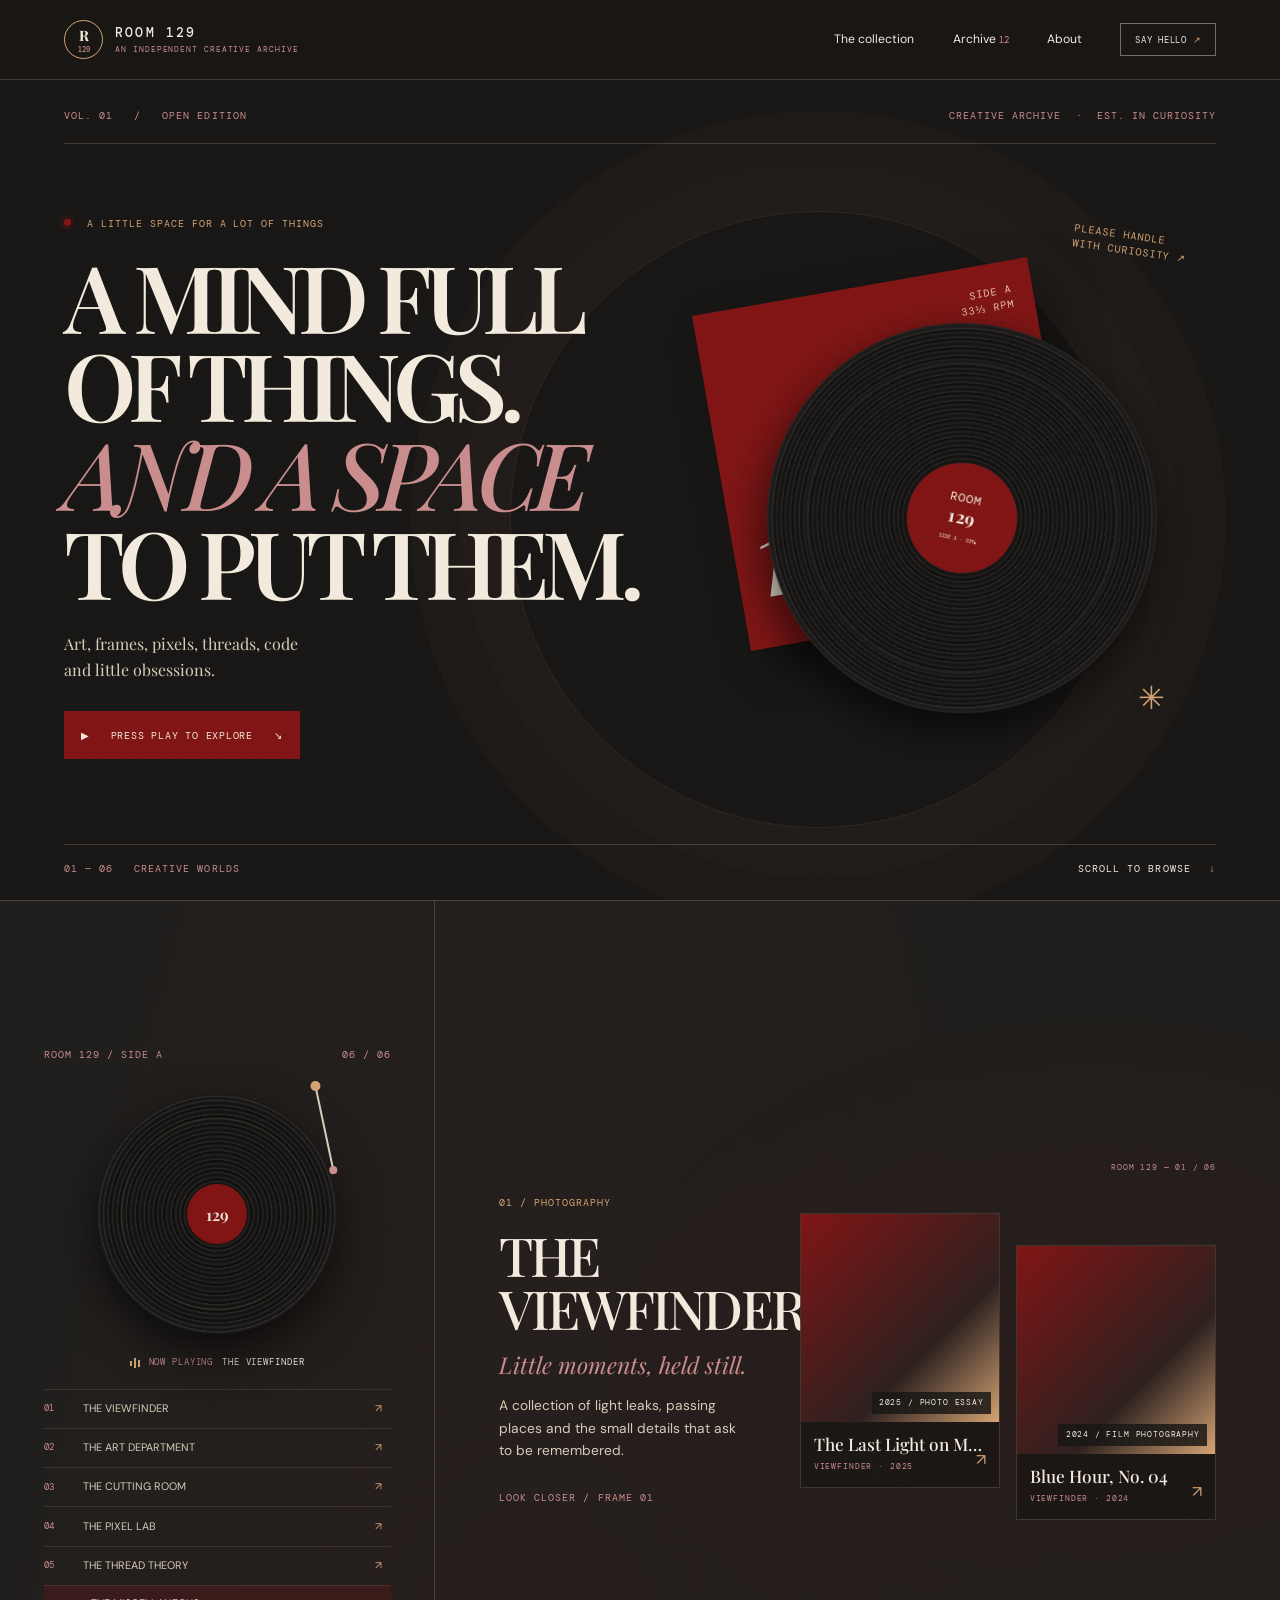
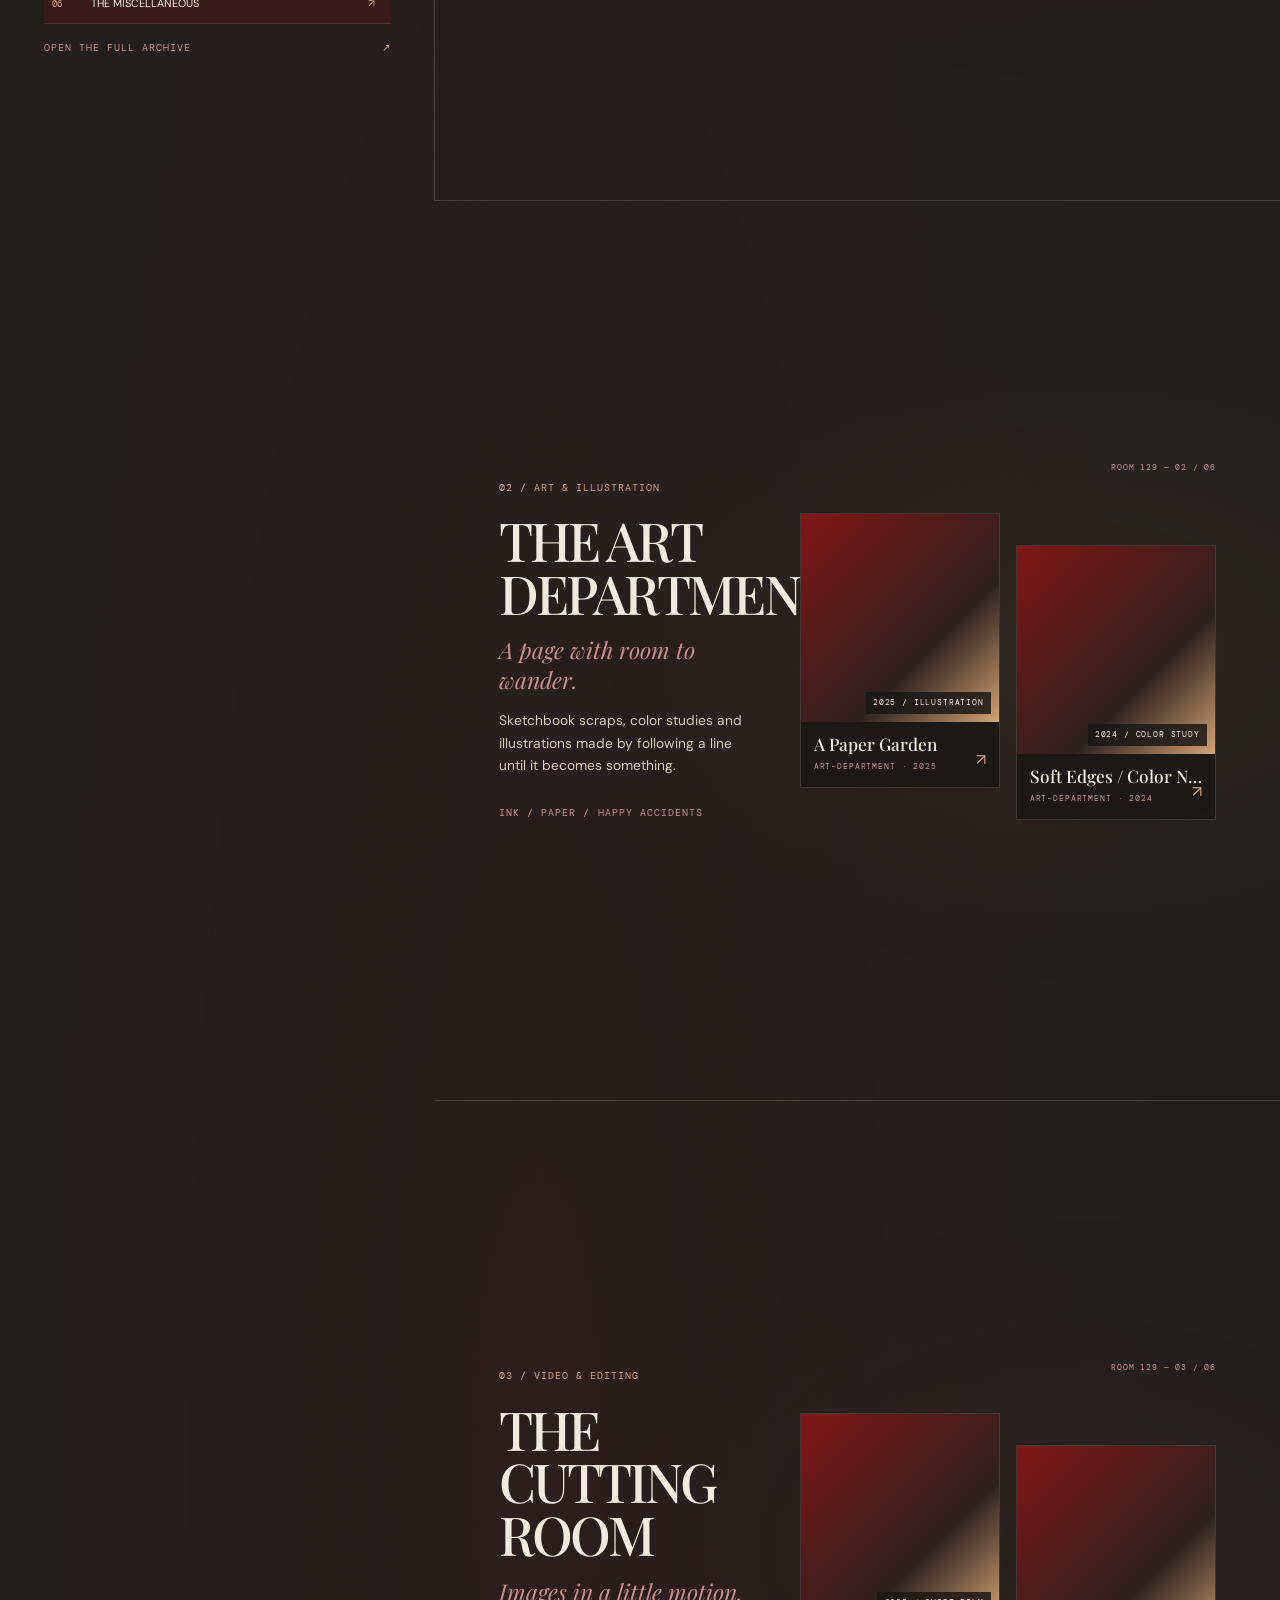
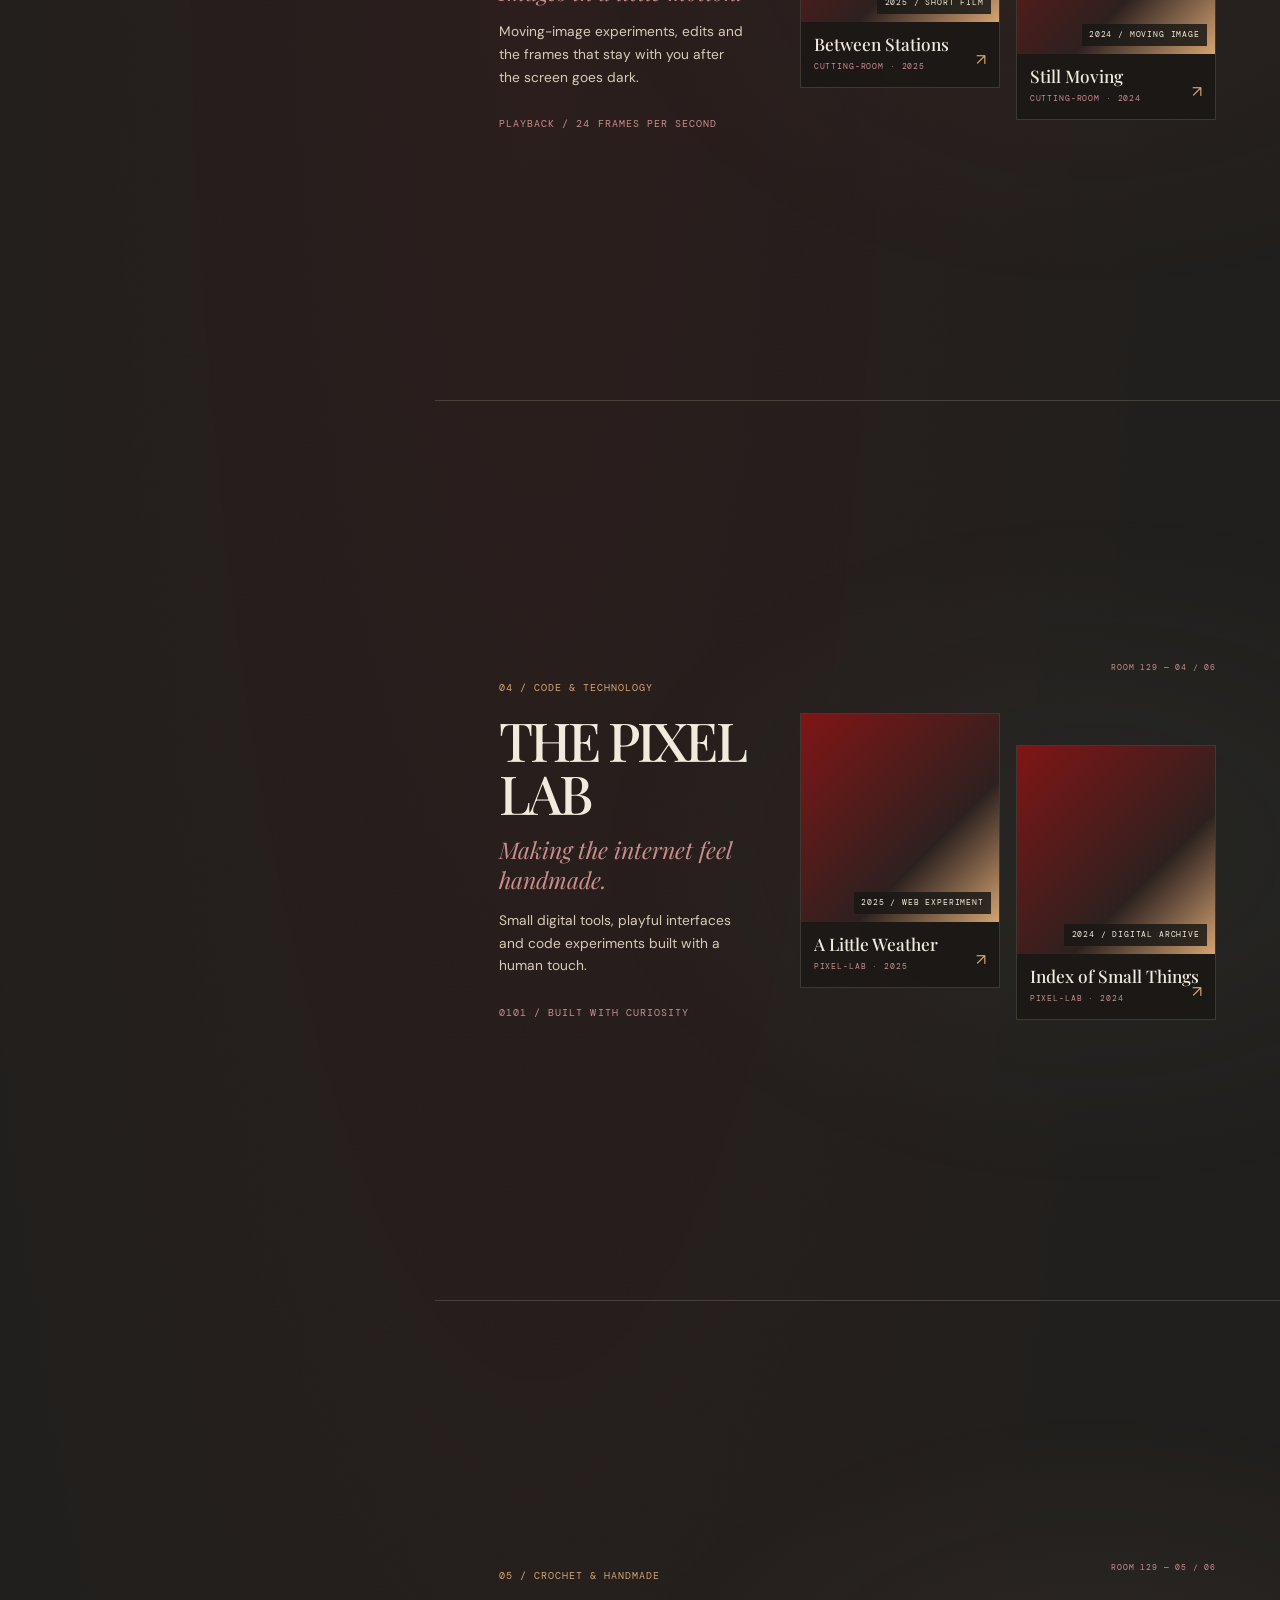
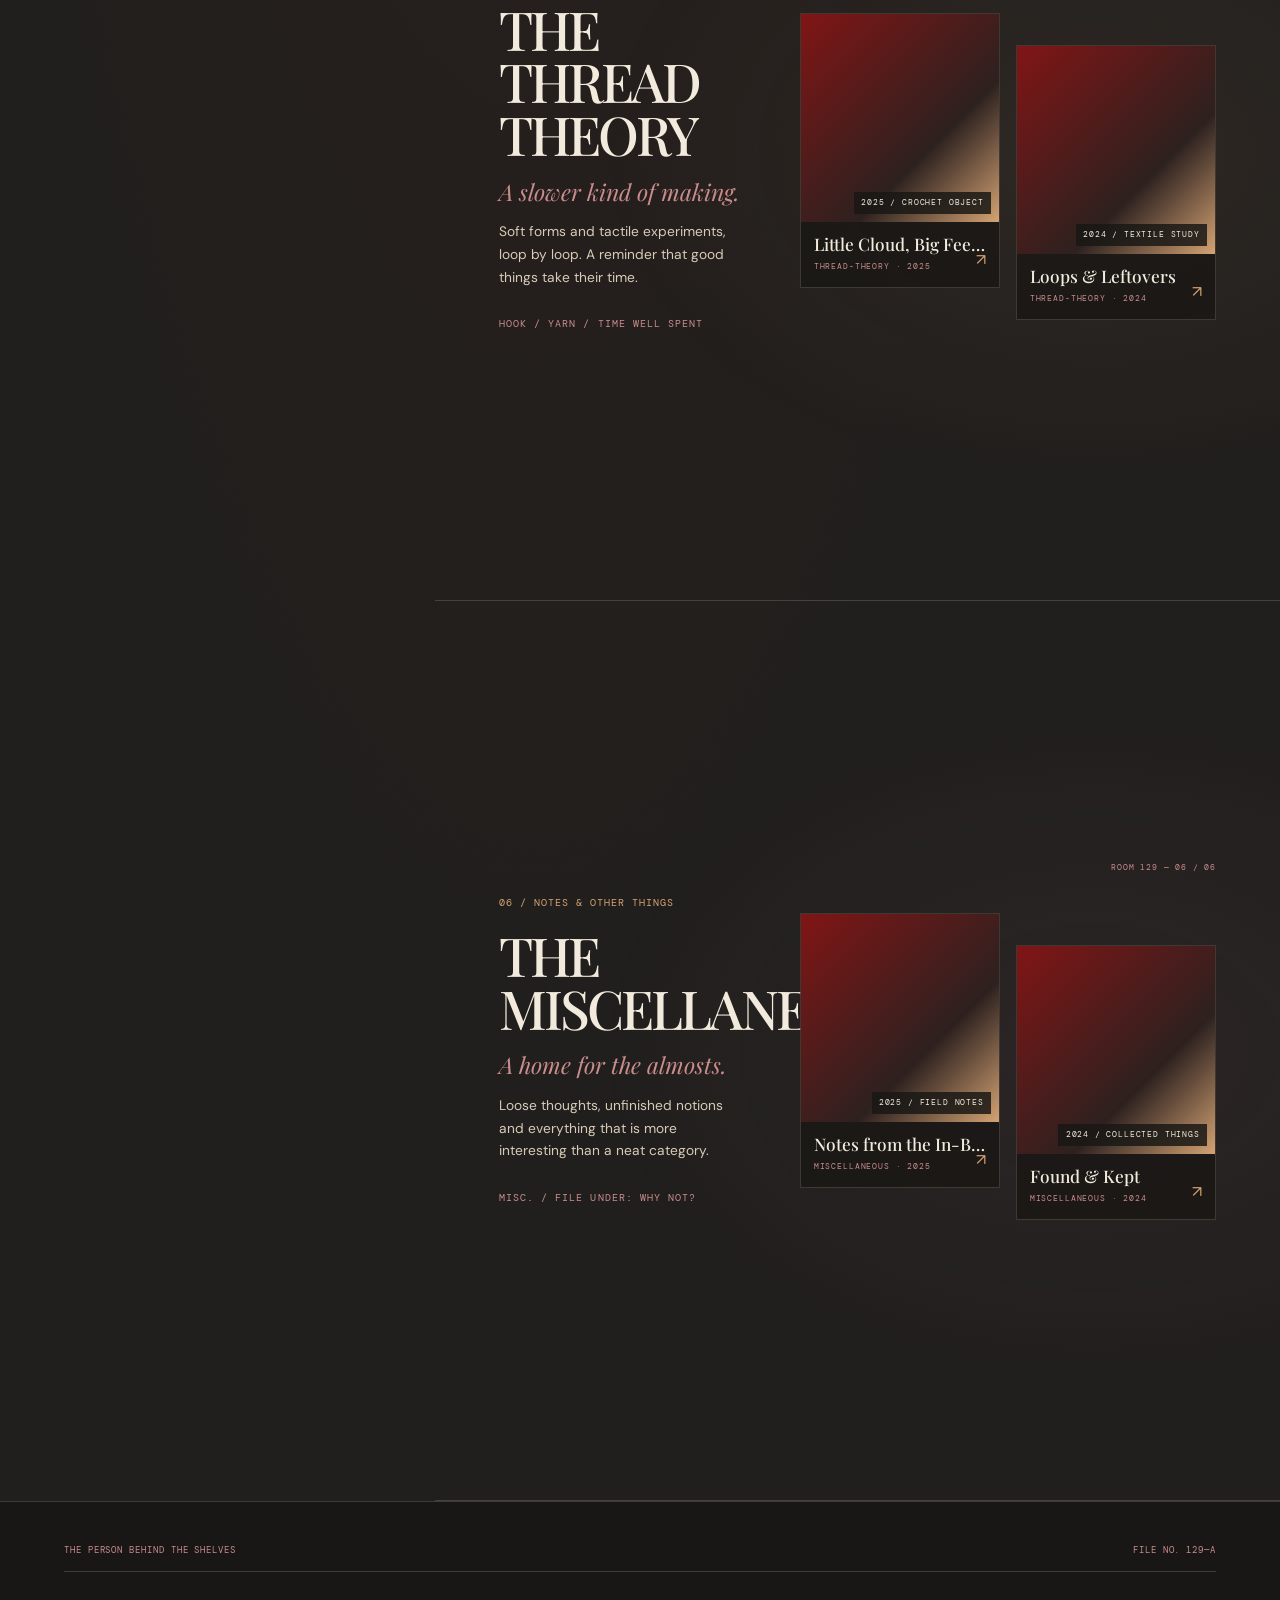
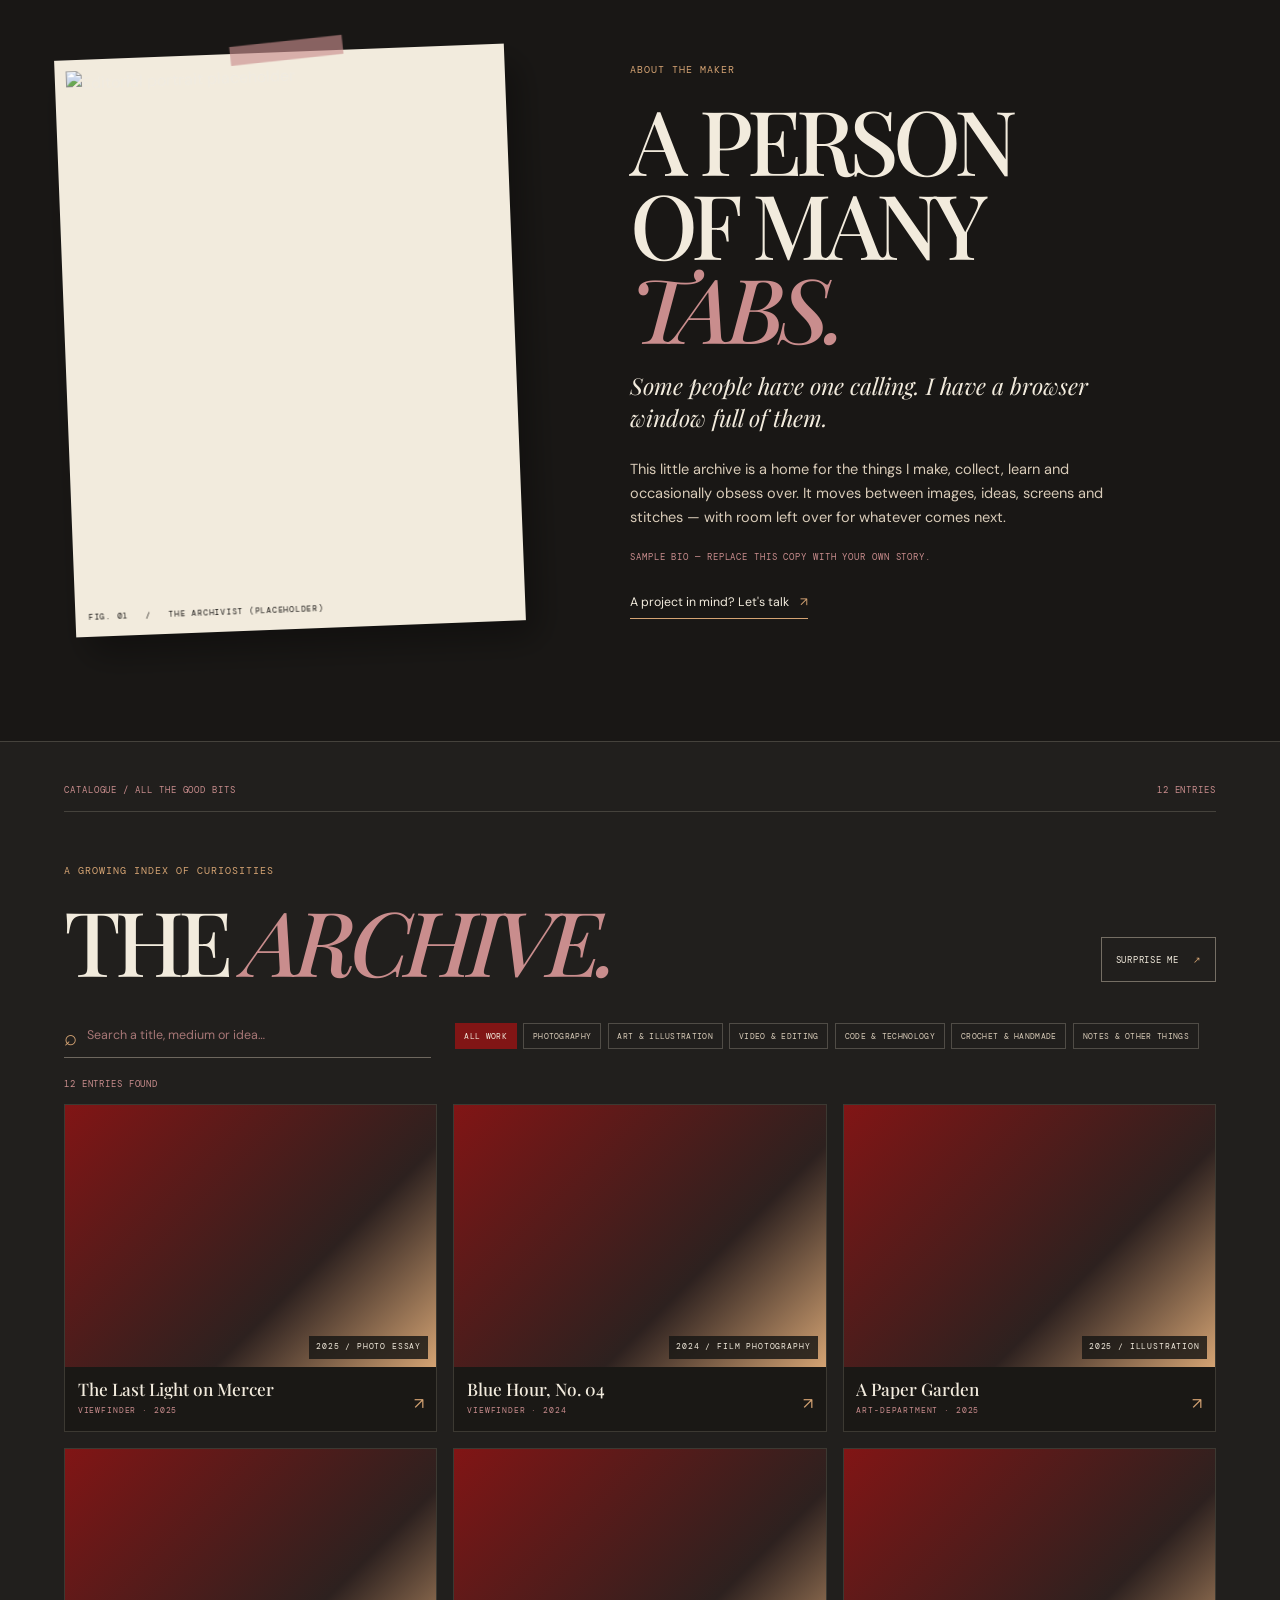
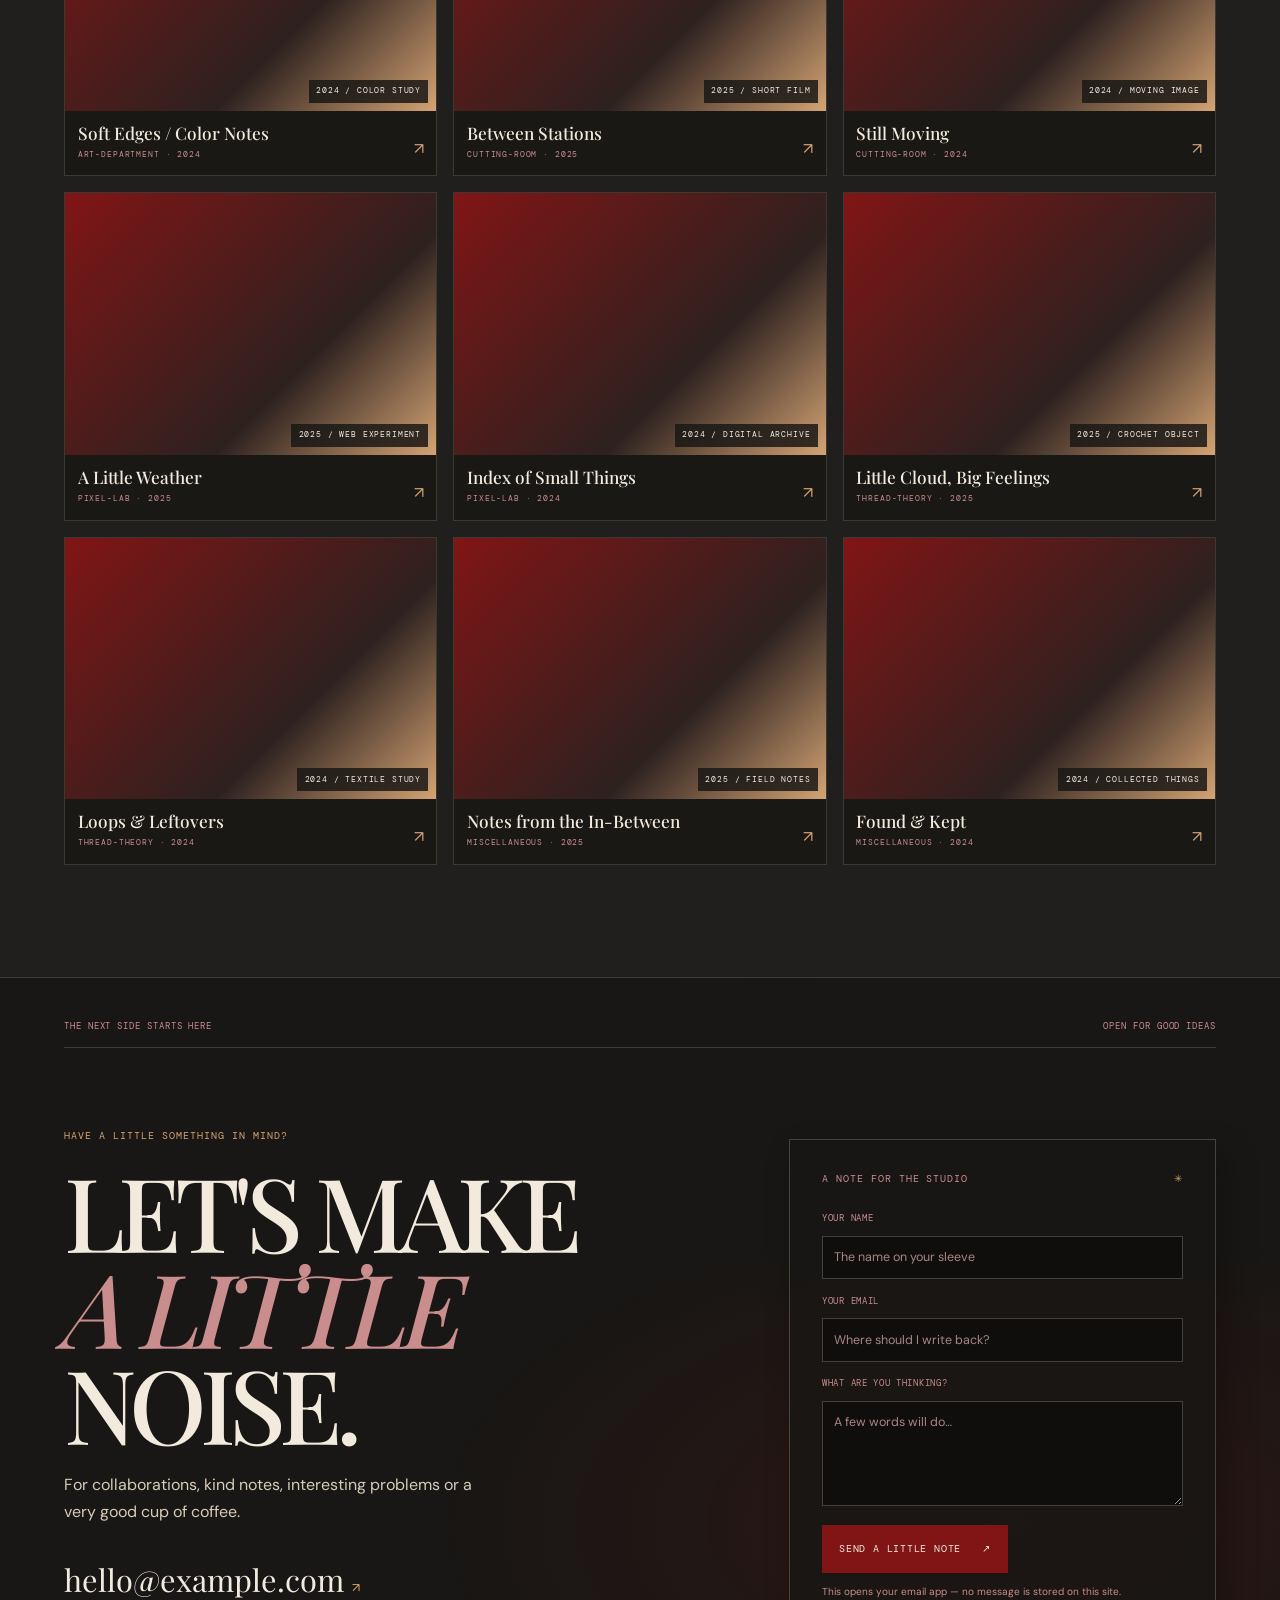
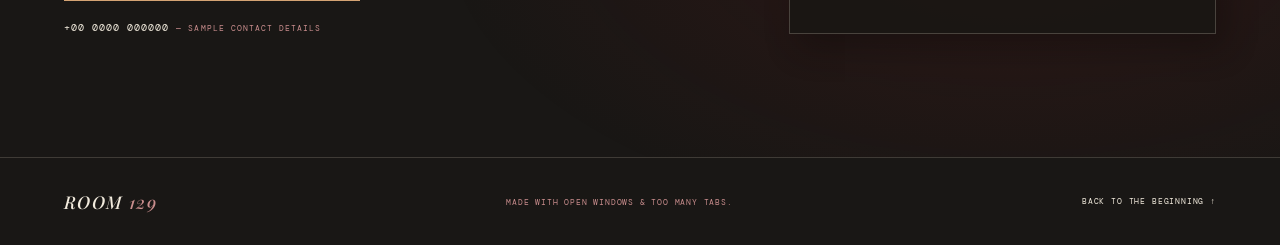
==== index.html @ 4fdf9b66 "Build ROOM 129 portfolio" ====
<!doctype html>
<html lang="en">
  <head>
    <meta charset="utf-8">
    <meta name="viewport" content="width=device-width, initial-scale=1">
    <meta name="theme-color" content="#191715">
    <meta name="description" content="ROOM 129 is a creative archive for photographs, art, moving images, code, handmade things and happy accidents.">
    <title>ROOM 129 — A mind full of things</title>
    <link rel="preconnect" href="https://fonts.googleapis.com">
    <link rel="preconnect" href="https://fonts.gstatic.com" crossorigin>
    <link href="https://fonts.googleapis.com/css2?family=DM+Mono:wght@400;500&family=DM+Sans:wght@400;500;600;700&family=Playfair+Display:ital,wght@0,500;0,600;0,700;1,500;1,600&display=swap" rel="stylesheet">
    <link rel="stylesheet" href="styles.css">
    <script src="content.js" defer></script>
    <script src="app.js" defer></script>
  </head>
  <body>
    <a class="skip-link" href="#main">Skip to the collection</a>

    <header class="site-header">
      <a class="brand" href="#top" aria-label="ROOM 129, home">
        <span class="brand-mark" aria-hidden="true">R<span>129</span></span>
        <span class="brand-copy"><strong>ROOM 129</strong><small>AN INDEPENDENT CREATIVE ARCHIVE</small></span>
      </a>
      <nav class="utility-nav" aria-label="Main navigation">
        <a href="#journey">The collection</a>
        <a href="#archive">Archive <span class="archive-count" id="header-count"></span></a>
        <a href="#about">About</a>
        <a class="contact-link" href="#contact">Say hello <span aria-hidden="true">↗</span></a>
      </nav>
    </header>

    <main id="main">
      <section class="hero" id="top" aria-labelledby="hero-title">
        <div class="hero-topline mono"><span>VOL. 01 &nbsp; / &nbsp; OPEN EDITION</span><span>CREATIVE ARCHIVE &nbsp;·&nbsp; EST. IN CURIOSITY</span></div>
        <div class="hero-copy">
          <p class="eyebrow"><span class="live-dot"></span> A LITTLE SPACE FOR A LOT OF THINGS</p>
          <h1 id="hero-title">A MIND FULL<br>OF THINGS.<br><em>AND A SPACE</em><br>TO PUT THEM.</h1>
          <p class="hero-intro">Art, frames, pixels, threads, code<br>and little obsessions.</p>
          <a class="stamp-button" href="#journey"><span class="play-icon" aria-hidden="true">▶</span> PRESS PLAY TO EXPLORE <span aria-hidden="true">↘</span></a>
        </div>
        <div class="hero-art" aria-label="Illustration of a crimson vinyl record">
          <div class="hero-sleeve"><span class="sleeve-stamp mono">SIDE A<br>33⅓ RPM</span><span class="sleeve-number">129</span><span class="sleeve-note">collected<br>curiosities</span></div>
          <div class="hero-record"><span class="record-label"><span>ROOM<br><b>129</b></span><i>SIDE A · 33⅓</i></span></div>
          <span class="orbit-note mono">PLEASE HANDLE<br>WITH CURIOSITY ↗</span>
          <span class="orbit-star" aria-hidden="true">✳</span>
        </div>
        <div class="hero-bottomline"><span class="mono">01 — 06 &nbsp; CREATIVE WORLDS</span><a class="scroll-cue mono" href="#journey">SCROLL TO BROWSE <span aria-hidden="true">↓</span></a></div>
      </section>

      <section class="journey" id="journey" aria-label="Six creative worlds">
        <aside class="journey-dock" aria-label="Creative world navigation and now playing">
          <div class="dock-heading"><span class="mono">ROOM 129 / SIDE A</span><span class="mono" id="track-counter">01 / 06</span></div>
          <div class="dock-record-wrap">
            <div class="dock-record" id="dock-record" aria-hidden="true"><span class="dock-label">129</span></div>
            <span class="needle" aria-hidden="true"></span>
          </div>
          <p class="now-playing mono"><span class="equalizer" aria-hidden="true"><i></i><i></i><i></i></span> NOW PLAYING <strong id="now-playing">THE VIEWFINDER</strong></p>
          <nav class="category-nav" id="category-nav" aria-label="Browse creative worlds"></nav>
          <a class="dock-archive mono" href="#archive">OPEN THE FULL ARCHIVE <span aria-hidden="true">↗</span></a>
        </aside>
        <div class="world-list" id="world-list"></div>
      </section>

      <section class="about-section editorial-section" id="about" aria-labelledby="about-title">
        <div class="section-kicker mono"><span>THE PERSON BEHIND THE SHELVES</span><span>FILE NO. 129—A</span></div>
        <div class="about-layout">
          <div class="about-photo art-image" role="img" aria-label="Replaceable portrait placeholder">
            <img src="https://images.unsplash.com/photo-1515886657613-9f3515b0c78f?auto=format&fit=crop&w=900&q=82" alt="Editorial portrait placeholder" loading="lazy" decoding="async">
            <span class="photo-caption mono">FIG. 01 &nbsp; / &nbsp; THE ARCHIVIST (PLACEHOLDER)</span>
            <span class="photo-tape" aria-hidden="true"></span>
          </div>
          <div class="about-copy">
            <p class="eyebrow">ABOUT THE MAKER</p>
            <h2 id="about-title">A PERSON<br>OF MANY <em>TABS.</em></h2>
            <p class="lead">Some people have one calling. I have a browser window full of them.</p>
            <p>This little archive is a home for the things I make, collect, learn and occasionally obsess over. It moves between images, ideas, screens and stitches — with room left over for whatever comes next.</p>
            <p class="editable-note mono">SAMPLE BIO — REPLACE THIS COPY WITH YOUR OWN STORY.</p>
            <a class="text-link" href="#contact">A project in mind? Let's talk <span aria-hidden="true">↗</span></a>
          </div>
        </div>
      </section>

      <section class="archive-section editorial-section" id="archive" aria-labelledby="archive-title">
        <div class="section-kicker mono"><span>CATALOGUE / ALL THE GOOD BITS</span><span id="archive-total">12 ENTRIES</span></div>
        <div class="archive-heading">
          <div><p class="eyebrow">A GROWING INDEX OF CURIOSITIES</p><h2 id="archive-title">THE <em>ARCHIVE.</em></h2></div>
          <button class="outline-button random-button" type="button">SURPRISE ME <span aria-hidden="true">↗</span></button>
        </div>
        <div class="archive-controls">
          <label class="search-box"><span aria-hidden="true">⌕</span><span class="visually-hidden">Search projects</span><input id="archive-search" type="search" placeholder="Search a title, medium or idea…" autocomplete="off"></label>
          <div class="filter-list" id="archive-filters" role="group" aria-label="Filter projects by creative world"></div>
        </div>
        <p class="results-note mono" id="results-note" aria-live="polite"></p>
        <div class="archive-grid" id="archive-grid"></div>
        <p class="empty-state" id="empty-state" hidden>No projects match that search. Try another word or clear the filters.</p>
      </section>

      <section class="contact-section editorial-section" id="contact" aria-labelledby="contact-title">
        <div class="section-kicker mono"><span>THE NEXT SIDE STARTS HERE</span><span>OPEN FOR GOOD IDEAS</span></div>
        <div class="contact-layout">
          <div class="contact-copy">
            <p class="eyebrow">HAVE A LITTLE SOMETHING IN MIND?</p>
            <h2 id="contact-title">LET'S MAKE<br><em>A LITTLE</em><br>NOISE.</h2>
            <p>For collaborations, kind notes, interesting problems or a very good cup of coffee.</p>
            <a class="contact-email" href="mailto:hello@example.com">hello@example.com <span aria-hidden="true">↗</span></a>
            <p class="contact-phone mono"><a href="tel:+000000000000">+00 0000 000000</a> <span>— SAMPLE CONTACT DETAILS</span></p>
          </div>
          <form class="contact-card" id="contact-form">
            <p class="mono">A NOTE FOR THE STUDIO <span>✳</span></p>
            <label for="contact-name">YOUR NAME</label><input id="contact-name" name="name" required autocomplete="name" placeholder="The name on your sleeve">
            <label for="contact-email">YOUR EMAIL</label><input id="contact-email" name="email" type="email" required autocomplete="email" placeholder="Where should I write back?">
            <label for="contact-message">WHAT ARE YOU THINKING?</label><textarea id="contact-message" name="message" rows="4" required placeholder="A few words will do…"></textarea>
            <button class="stamp-button" type="submit">SEND A LITTLE NOTE <span aria-hidden="true">↗</span></button>
            <p class="form-hint" id="form-hint">This opens your email app — no message is stored on this site.</p>
          </form>
        </div>
      </section>
    </main>

    <footer class="site-footer">
      <a class="footer-brand" href="#top">ROOM <span>129</span></a>
      <p class="mono">MADE WITH OPEN WINDOWS &amp; TOO MANY TABS.</p>
      <a class="mono back-to-top" href="#top">BACK TO THE BEGINNING ↑</a>
    </footer>

    <div class="cursor" id="cursor" aria-hidden="true"></div>
    <dialog class="project-dialog" id="project-dialog" aria-labelledby="dialog-title">
      <button class="dialog-close" type="button" aria-label="Close project details">×</button>
      <div class="dialog-content" id="dialog-content"></div>
    </dialog>
  </body>
</html>
---- styles.css ----
:root {
  color-scheme: dark;
  --ink: #191715;
  --ink-soft: #211f1d;
  --ink-raised: #2c2927;
  --ivory: #f2ebdd;
  --beige: #d8cbb8;
  --rose: #c98d8d;
  --crimson: #811515;
  --wax: #d4a373;
  --line: rgba(216, 203, 184, .2);
  --mono: "DM Mono", "Courier New", monospace;
  --sans: "DM Sans", Arial, sans-serif;
  --serif: "Playfair Display", Georgia, serif;
  --page-gutter: clamp(1.25rem, 5vw, 5rem);
}

* { box-sizing: border-box; }
html { scroll-behavior: smooth; scroll-padding-top: 5rem; }
body { margin: 0; background: var(--ink); color: var(--ivory); font-family: var(--sans); font-size: 1rem; line-height: 1.65; }
body::before { position: fixed; inset: 0; z-index: 20; pointer-events: none; content: ""; opacity: .14; background-image: repeating-linear-gradient(0deg, transparent 0 3px, rgba(242,235,221,.025) 4px), repeating-linear-gradient(90deg, transparent 0 4px, rgba(242,235,221,.018) 5px); mix-blend-mode: screen; }
button, input, textarea { font: inherit; }
button, a { -webkit-tap-highlight-color: transparent; }
a { color: inherit; text-decoration: none; }
button { color: inherit; }
img { display: block; width: 100%; }
::selection { color: var(--ivory); background: var(--crimson); }
:focus-visible { outline: 2px solid var(--wax); outline-offset: 4px; }
.mono, .eyebrow, .section-kicker { font-family: var(--mono); text-transform: uppercase; letter-spacing: .1em; }
.mono { font-size: .64rem; line-height: 1.5; }
.visually-hidden { position: absolute; width: 1px; height: 1px; padding: 0; margin: -1px; overflow: hidden; clip: rect(0,0,0,0); white-space: nowrap; border: 0; }
.skip-link { position: fixed; z-index: 100; top: .75rem; left: .75rem; padding: .7rem 1rem; color: var(--ink); background: var(--ivory); transform: translateY(-160%); }
.skip-link:focus { transform: translateY(0); }

.site-header { position: relative; z-index: 25; display: flex; align-items: center; justify-content: space-between; min-height: 5rem; padding: .8rem var(--page-gutter); border-bottom: 1px solid var(--line); background: rgba(25,23,21,.96); }
.brand { display: flex; align-items: center; gap: .75rem; }
.brand-mark { display: grid; width: 2.45rem; height: 2.45rem; place-items: center; border: 1px solid var(--wax); border-radius: 50%; color: var(--ivory); font: 700 .9rem var(--serif); }
.brand-mark span { margin-top: -.5rem; color: var(--rose); font: 500 .44rem var(--mono); }
.brand-copy { display: grid; gap: .15rem; }
.brand-copy strong { font: 500 .84rem var(--mono); letter-spacing: .16em; }
.brand-copy small { color: var(--rose); font: .52rem var(--mono); letter-spacing: .11em; }
.utility-nav { display: flex; align-items: center; gap: clamp(1rem, 3vw, 2.75rem); font-size: .76rem; }
.utility-nav a { transition: color .2s ease; }
.utility-nav a:hover, .utility-nav a:focus-visible { color: var(--wax); }
.archive-count { color: var(--rose); font: .58rem var(--mono); }
.contact-link { padding: .58rem .85rem; border: 1px solid rgba(216,203,184,.48); font: .59rem var(--mono); letter-spacing: .08em; text-transform: uppercase; }
.contact-link span { color: var(--wax); }

.hero { position: relative; display: grid; grid-template-columns: 1.02fr .98fr; grid-template-rows: auto 1fr auto; min-height: min(850px, calc(100svh - 5rem)); padding: 1.3rem var(--page-gutter) 1.5rem; overflow: hidden; }
.hero::after { position: absolute; z-index: -1; top: 16%; right: 12%; width: min(48vw, 660px); height: min(48vw, 660px); content: ""; border: 1px solid rgba(201,141,141,.13); border-radius: 50%; box-shadow: 0 0 0 50px rgba(201,141,141,.025), 0 0 0 100px rgba(201,141,141,.018); }
.hero-topline, .hero-bottomline { grid-column: 1 / -1; display: flex; justify-content: space-between; color: var(--rose); }
.hero-topline { align-self: start; padding: .45rem 0 1.25rem; border-bottom: 1px solid var(--line); }
.hero-copy { z-index: 1; align-self: center; padding: 3.2rem 0 4rem; }
.eyebrow { margin: 0 0 1.15rem; color: var(--wax); font-size: .62rem; }
.live-dot { display: inline-block; width: .43rem; height: .43rem; margin-right: .55rem; border-radius: 50%; background: var(--crimson); box-shadow: 0 0 0 4px rgba(129,21,21,.19); vertical-align: 1px; }
h1, h2, p { margin-top: 0; }
.hero h1 { margin: 0; font: 600 clamp(3.2rem, 7.3vw, 7.15rem)/.95 var(--serif); letter-spacing: -.075em; }
.hero h1 em, h2 em { color: var(--rose); font-weight: 500; }
.hero-intro { margin: 1.55rem 0 1.75rem; color: var(--beige); font: 1rem/1.65 var(--serif); }
.stamp-button { display: inline-flex; min-height: 3rem; align-items: center; justify-content: space-between; gap: 1.3rem; padding: .78rem 1rem; border: 1px solid var(--crimson); background: var(--crimson); color: var(--ivory); font: .61rem var(--mono); letter-spacing: .08em; cursor: pointer; transition: transform .18s ease, box-shadow .18s ease, border-color .18s ease; }
.stamp-button:hover { transform: translateY(-2px); border-color: var(--wax); box-shadow: 3px 4px 0 rgba(212,163,115,.35); }
.play-icon { font-size: .6rem; }
.hero-art { position: relative; display: grid; place-items: center; min-height: 31rem; }
.hero-sleeve { position: absolute; top: 20%; left: 12%; display: flex; width: min(27vw, 340px); aspect-ratio: 1; flex-direction: column; justify-content: space-between; padding: 1.3rem; transform: rotate(-10deg); background: var(--crimson); color: var(--ivory); box-shadow: 16px 21px 45px rgba(0,0,0,.38); }
.sleeve-stamp { align-self: flex-end; color: #e8c8a9; text-align: right; }
.sleeve-number { margin-top: auto; font: italic 600 clamp(5rem, 10vw, 9.5rem)/.8 var(--serif); letter-spacing: -.1em; }
.sleeve-note { align-self: flex-end; font: italic .8rem/1.2 var(--serif); text-align: right; }
.hero-record, .dock-record { position: relative; display: grid; place-items: center; border-radius: 50%; background: radial-gradient(circle, #181615 0 9%, transparent 9.3%), repeating-radial-gradient(circle, #272523 0 1px, #151413 2px 4px, #22201e 5px 6px, #11100f 7px 9px); box-shadow: 0 18px 45px rgba(0,0,0,.65), inset 0 0 0 7px rgba(255,255,255,.025); }
.hero-record { z-index: 2; width: min(31vw, 390px); aspect-ratio: 1; margin: 3rem 0 0 3.5rem; transform: rotate(12deg); }
.hero-record::before, .dock-record::before { position: absolute; inset: 10%; content: ""; border: 1px solid rgba(242,235,221,.09); border-radius: 50%; }
.record-label { display: flex; width: 28%; aspect-ratio: 1; flex-direction: column; align-items: center; justify-content: center; border-radius: 50%; background: var(--crimson); color: var(--ivory); text-align: center; }
.record-label span { font: .75rem/.96 var(--mono); letter-spacing: .08em; }
.record-label b { font: 700 1.1rem var(--serif); }
.record-label i { margin-top: .5rem; font: .34rem var(--mono); }
.orbit-note { position: absolute; top: 12%; right: 5%; color: var(--wax); transform: rotate(8deg); }
.orbit-star { position: absolute; right: 9%; bottom: 17%; color: var(--wax); font-size: 2rem; }
.hero-bottomline { align-items: end; padding-top: 1rem; border-top: 1px solid var(--line); color: var(--rose); }
.scroll-cue { color: var(--ivory); }
.scroll-cue span { margin-left: .7rem; color: var(--wax); }

.journey { display: grid; grid-template-columns: minmax(270px, 34%) 1fr; position: relative; border-top: 1px solid var(--line); background: radial-gradient(ellipse at 42% 40%, rgba(129,21,21,.11), transparent 60%), var(--ink-soft); }
.journey-dock { position: sticky; top: 0; display: flex; height: 100svh; min-height: 590px; flex-direction: column; align-items: center; justify-content: center; padding: 2rem clamp(1rem, 3.4vw, 3.5rem); border-right: 1px solid var(--line); }
.dock-heading { display: flex; width: 100%; justify-content: space-between; color: var(--rose); }
.dock-record-wrap { position: relative; display: grid; width: min(20vw, 240px); aspect-ratio: 1; place-items: center; margin: 2rem 0 1.4rem; }
.dock-record { width: 100%; height: 100%; transform: rotate(var(--record-rotation, 0deg)); transition: transform .06s linear; }
.dock-label { display: grid; width: 25%; aspect-ratio: 1; place-items: center; border-radius: 50%; background: var(--crimson); color: var(--ivory); font: 600 1rem var(--serif); }
.needle { position: absolute; top: -4%; right: 9%; width: 2px; height: 37%; transform: rotate(-12deg); transform-origin: top; background: var(--beige); }
.needle::before { position: absolute; top: -3px; left: -4px; width: 10px; height: 10px; content: ""; border-radius: 50%; background: var(--wax); }
.needle::after { position: absolute; right: -3px; bottom: -3px; width: 8px; height: 8px; content: ""; border-radius: 50%; background: var(--rose); }
.now-playing { display: flex; align-items: center; gap: .55rem; margin: 0 0 1.2rem; color: var(--rose); font-size: .55rem; }
.now-playing strong { color: var(--ivory); font-weight: 400; }
.equalizer { display: flex; height: 12px; align-items: center; gap: 2px; }
.equalizer i { width: 2px; height: 5px; background: var(--wax); }
.equalizer i:nth-child(2) { height: 10px; }
.equalizer i:nth-child(3) { height: 7px; }
.category-nav { width: 100%; }
.category-link { display: grid; grid-template-columns: 2rem 1fr 1rem; align-items: center; gap: .45rem; min-height: 2.45rem; border-top: 1px solid rgba(216,203,184,.12); color: var(--beige); font-size: .68rem; transition: padding .2s ease, color .2s ease, background .2s ease; }
.category-link:last-child { border-bottom: 1px solid rgba(216,203,184,.12); }
.category-number { color: var(--rose); font-size: .56rem; }
.category-arrow { color: var(--wax); opacity: 0; transition: opacity .2s ease; }
.category-link:hover, .category-link[aria-current="location"] { padding-right: .4rem; padding-left: .5rem; color: var(--ivory); background: rgba(129,21,21,.23); }
.category-link[aria-current="location"] .category-number { color: var(--wax); }
.category-link:hover .category-arrow, .category-link[aria-current="location"] .category-arrow { opacity: 1; }
.dock-archive { display: flex; width: 100%; justify-content: space-between; padding-top: 1rem; color: var(--rose); }
.dock-archive span { color: var(--wax); }
.world-list { min-width: 0; }
.world { position: relative; display: grid; min-height: 100svh; grid-template-columns: minmax(230px, .75fr) minmax(0, 1.25fr); align-items: center; gap: clamp(1.4rem, 4vw, 4.5rem); padding: 5.2rem clamp(1.4rem, 5vw, 5rem); border-bottom: 1px solid var(--line); scroll-margin-top: 0; overflow: hidden; }
.world::before { position: absolute; top: 0; right: 0; bottom: 0; left: 0; content: ""; pointer-events: none; opacity: .52; background: radial-gradient(ellipse at 78% 50%, color-mix(in srgb, var(--world-color) 20%, transparent), transparent 53%); }
.world > * { position: relative; }
.world-viewfinder { --world-color: #811515; }
.world-art-department { --world-color: #a36a4c; }
.world-cutting-room { --world-color: #783b36; }
.world-pixel-lab { --world-color: #596b5f; }
.world-thread-theory { --world-color: #a67b61; }
.world-miscellaneous { --world-color: #8b6474; }
.world-intro { max-width: 26rem; }
.world .eyebrow { color: var(--wax); }
.world-title { max-width: 8em; margin: 0 0 1rem; font: 500 clamp(2.35rem, 4.2vw, 4.5rem)/.98 var(--serif); letter-spacing: -.055em; }
.world-deck { margin: 0 0 .85rem; color: var(--rose); font: italic clamp(1.2rem, 1.8vw, 1.65rem)/1.3 var(--serif); }
.world-description { max-width: 25rem; color: var(--beige); font-size: .86rem; }
.world-note { margin: 1.75rem 0 0; color: var(--rose); }
.world-gallery { position: relative; display: grid; grid-template-columns: 1fr 1fr; align-items: center; gap: 1rem; max-width: 850px; }
.project-card { position: relative; display: flex; min-width: 0; flex-direction: column; padding: 0; overflow: hidden; border: 1px solid rgba(216,203,184,.18); background: rgba(25,23,21,.8); text-align: left; cursor: pointer; transition: border-color .2s ease, transform .2s ease, background .2s ease; }
.project-card:hover { z-index: 1; transform: translateY(-5px); border-color: var(--wax); background: rgba(44,41,39,.94); }
.project-art { position: relative; display: block; width: 100%; aspect-ratio: 1.12 / 1; overflow: hidden; background: linear-gradient(135deg, var(--crimson), #2d211f 65%, #d4a373); }
.project-image { width: 100%; height: 100%; object-fit: cover; transition: transform .6s cubic-bezier(.2,.8,.2,1), opacity .3s ease; }
.project-card:hover .project-image { transform: scale(1.045); }
.project-image.image-unavailable { opacity: 0; }
.art-marker { position: absolute; right: .5rem; bottom: .5rem; max-width: calc(100% - 1rem); padding: .32rem .45rem; overflow: hidden; background: rgba(25,23,21,.84); color: var(--ivory); font-size: .52rem; text-overflow: ellipsis; white-space: nowrap; }
.project-meta { display: grid; gap: .35rem; padding: .75rem .8rem .85rem; }
.project-title { overflow: hidden; font: 500 1.08rem/1.2 var(--serif); text-overflow: ellipsis; white-space: nowrap; }
.project-subtitle { color: var(--rose); font-size: .53rem; }
.card-arrow { position: absolute; right: .8rem; bottom: .85rem; color: var(--wax); }
.compact-card .project-art { aspect-ratio: .95 / 1; }
.world-gallery .compact-card:nth-child(2) { margin-top: 4rem; }
.world-index { position: absolute; right: 0; top: -1.2rem; color: var(--rose); font-size: .52rem; }

.editorial-section { padding: 2rem var(--page-gutter) 7rem; border-top: 1px solid var(--line); }
.section-kicker { display: flex; justify-content: space-between; padding: .65rem 0 .8rem; border-bottom: 1px solid var(--line); color: var(--rose); font-size: .58rem; }
.about-layout { display: grid; grid-template-columns: .87fr 1.13fr; align-items: center; gap: clamp(2rem, 9vw, 10rem); max-width: 1190px; margin: 5rem auto 0; }
.about-photo { position: relative; width: 100%; max-width: 450px; aspect-ratio: .78; justify-self: center; padding: .7rem .7rem 2.8rem; transform: rotate(-2.2deg); background: var(--ivory); box-shadow: 12px 18px 34px rgba(0,0,0,.34); }
.about-photo img { width: 100%; height: 100%; object-fit: cover; filter: saturate(.72); }
.photo-caption { position: absolute; bottom: .85rem; left: .8rem; color: var(--ink); font-size: .47rem; }
.photo-tape { position: absolute; top: -.7rem; left: 39%; width: 25%; height: 1.2rem; transform: rotate(-4deg); background: rgba(201,141,141,.63); }
.about-copy { max-width: 540px; }
.about-copy h2, .archive-heading h2, .contact-copy h2 { margin: 0 0 1.3rem; font: 500 clamp(3.2rem, 7vw, 6.7rem)/.94 var(--serif); letter-spacing: -.065em; }
.about-copy .lead { max-width: 29rem; color: var(--ivory); font: italic 1.45rem/1.4 var(--serif); }
.about-copy > p:not(.eyebrow):not(.lead):not(.editable-note) { max-width: 32rem; color: var(--beige); font-size: .91rem; }
.editable-note { margin: 1.3rem 0 1.5rem; color: var(--rose); font-size: .56rem; }
.text-link { display: inline-flex; gap: .7rem; align-items: center; border-bottom: 1px solid var(--wax); padding-bottom: .35rem; color: var(--ivory); font-size: .77rem; }
.text-link span { color: var(--wax); }

.archive-section { background: #211f1d; }
.archive-heading { display: flex; align-items: end; justify-content: space-between; gap: 1rem; max-width: 1350px; margin: 3.2rem auto 2rem; }
.archive-heading h2 { margin-bottom: 0; }
.outline-button { min-height: 2.8rem; padding: .65rem .85rem; border: 1px solid rgba(216,203,184,.46); background: transparent; color: var(--ivory); font: .58rem var(--mono); letter-spacing: .08em; cursor: pointer; transition: background .2s ease, color .2s ease, border-color .2s ease; }
.outline-button:hover { border-color: var(--wax); background: var(--ivory); color: var(--ink); }
.random-button span { margin-left: .5rem; color: var(--wax); }
.archive-controls { display: grid; grid-template-columns: minmax(220px, .65fr) 1.35fr; gap: 1.5rem; max-width: 1350px; margin: 0 auto 1.25rem; }
.search-box { display: flex; align-items: center; gap: .65rem; border-bottom: 1px solid rgba(216,203,184,.42); color: var(--wax); }
.search-box > span { font: 1.4rem var(--serif); }
.search-box input { width: 100%; min-width: 0; padding: .7rem 0; border: 0; outline: 0; background: transparent; color: var(--ivory); font-size: .78rem; }
.search-box input::placeholder { color: var(--rose); opacity: .8; }
.search-box:focus-within { border-color: var(--wax); }
.filter-list { display: flex; flex-wrap: wrap; align-content: center; gap: .4rem; }
.filter-button { padding: .45rem .55rem; border: 1px solid rgba(216,203,184,.26); background: transparent; color: var(--beige); font: .49rem var(--mono); letter-spacing: .04em; cursor: pointer; }
.filter-button:hover, .filter-button[aria-pressed="true"] { border-color: var(--crimson); background: var(--crimson); color: var(--ivory); }
.results-note { max-width: 1350px; margin: 0 auto .8rem; color: var(--rose); font-size: .55rem; }
.archive-grid { display: grid; max-width: 1350px; grid-template-columns: repeat(3, minmax(0, 1fr)); gap: 1rem; margin: 0 auto; }
.archive-grid .project-art { aspect-ratio: 1.42 / 1; }
.empty-state { padding: 3rem 1rem; color: var(--beige); text-align: center; }

.contact-section { position: relative; overflow: hidden; background: radial-gradient(ellipse at 79% 70%, rgba(129,21,21,.19), transparent 40%); }
.contact-layout { display: grid; grid-template-columns: 1fr minmax(300px, .7fr); gap: clamp(2rem, 9vw, 9rem); max-width: 1200px; align-items: center; margin: 5rem auto 0; }
.contact-copy h2 { font-size: clamp(3.8rem, 8vw, 7.6rem); }
.contact-copy > p:not(.eyebrow):not(.contact-phone) { max-width: 26rem; color: var(--beige); }
.contact-email { display: inline-block; margin: 1.15rem 0; border-bottom: 1px solid var(--wax); font: clamp(1.2rem, 2.4vw, 2rem) var(--serif); }
.contact-email span { color: var(--wax); font: .8rem var(--sans); }
.contact-phone { color: var(--ivory); }
.contact-phone span { color: var(--rose); font-size: .48rem; }
.contact-card { display: grid; gap: .7rem; padding: clamp(1.1rem, 3vw, 2rem); border: 1px solid rgba(216,203,184,.25); background: rgba(25,23,21,.85); box-shadow: 9px 14px 30px rgba(0,0,0,.25); }
.contact-card > p:first-child { display: flex; justify-content: space-between; color: var(--rose); font-size: .6rem; }
.contact-card > p:first-child span { color: var(--wax); }
.contact-card label { margin-top: .3rem; color: var(--rose); font: .54rem var(--mono); letter-spacing: .08em; }
.contact-card input, .contact-card textarea { width: 100%; padding: .65rem .7rem; border: 1px solid rgba(216,203,184,.26); border-radius: 0; background: #100e0c; color: var(--ivory); font-size: .78rem; resize: vertical; }
.contact-card input::placeholder, .contact-card textarea::placeholder { color: #a78684; }
.contact-card .stamp-button { justify-self: start; margin-top: .5rem; }
.form-hint { margin: 0; color: var(--rose); font-size: .63rem; }
.site-footer { display: flex; min-height: 5.5rem; align-items: center; justify-content: space-between; gap: 1rem; padding: 1.2rem var(--page-gutter); border-top: 1px solid var(--line); }
.footer-brand { font: italic 500 1.1rem var(--serif); letter-spacing: .08em; }
.footer-brand span { color: var(--rose); }
.site-footer p { margin: 0; color: var(--rose); font-size: .5rem; }
.back-to-top { color: var(--ivory); font-size: .52rem; }

.project-dialog { position: fixed; width: min(900px, calc(100% - 2rem)); max-width: none; max-height: min(90svh, 760px); padding: 0; overflow: auto; border: 1px solid rgba(212,163,115,.52); background: var(--ink); color: var(--ivory); box-shadow: 0 30px 100px rgba(0,0,0,.75); }
.project-dialog::backdrop { background: rgba(10,9,8,.82); backdrop-filter: blur(4px); }
.dialog-close { position: absolute; z-index: 2; top: .65rem; right: .65rem; display: grid; width: 2.4rem; height: 2.4rem; place-items: center; border: 1px solid rgba(242,235,221,.55); background: rgba(25,23,21,.78); font: 1.5rem var(--sans); cursor: pointer; }
.dialog-content { display: grid; grid-template-columns: 1fr .9fr; min-height: 420px; }
.dialog-art { min-height: 320px; background: linear-gradient(135deg, #811515, #2d211f 65%, #d4a373); }
.dialog-image { height: 100%; min-height: 320px; object-fit: cover; }
.dialog-copy { align-self: center; padding: clamp(1.3rem, 4vw, 3rem); }
.dialog-copy .eyebrow { color: var(--rose); font-size: .55rem; }
.dialog-copy h2 { margin: 0 0 .3rem; font: 500 clamp(2rem, 4vw, 3.2rem)/1.05 var(--serif); }
.dialog-type { color: var(--wax); font: italic 1.1rem var(--serif); }
.dialog-description { color: var(--beige); font-size: .85rem; }
.tag-list { display: flex; flex-wrap: wrap; gap: .4rem; padding: 0; list-style: none; }
.tag-list li { padding: .3rem .4rem; border: 1px solid rgba(216,203,184,.3); color: var(--rose); font-size: .5rem; }
.cursor { position: fixed; z-index: 40; top: 0; left: 0; width: 12px; height: 12px; border: 1px solid var(--wax); border-radius: 50%; pointer-events: none; transform: translate(-100px,-100px); transition: width .16s ease, height .16s ease, background .16s ease; }
.cursor-hover { width: 23px; height: 23px; background: rgba(212,163,115,.2); }

@media (max-width: 1000px) {
  .journey { grid-template-columns: minmax(245px, 32%) 1fr; }
  .journey-dock { padding-right: 1.2rem; padding-left: 1.2rem; }
  .world { grid-template-columns: 1fr; align-content: center; gap: 1.6rem; padding-right: clamp(1.5rem, 4vw, 3rem); padding-left: clamp(1.5rem, 4vw, 3rem); }
  .world-intro { max-width: 34rem; }
  .world-title { max-width: none; font-size: clamp(2.3rem, 5vw, 4rem); }
  .world-note { margin-top: 1rem; }
  .world-gallery { max-width: 620px; }
  .dock-record-wrap { width: min(23vw, 210px); margin: 1.5rem 0 1rem; }
  .about-layout { gap: 3rem; }
  .archive-controls { grid-template-columns: 1fr; gap: .75rem; }
}
@media (max-width: 700px) {
  :root { --page-gutter: 1.15rem; }
  html { scroll-padding-top: 9rem; }
  .site-header { min-height: 4.15rem; padding: .6rem var(--page-gutter); }
  .brand-mark { width: 2rem; height: 2rem; }
  .brand-copy strong { font-size: .7rem; }
  .brand-copy small { font-size: .43rem; }
  .utility-nav { gap: .8rem; font-size: .67rem; }
  .utility-nav > a:first-child, .utility-nav > a:nth-child(3) { display: none; }
  .contact-link { padding: .5rem .55rem; font-size: .49rem; }
  .hero { min-height: min(790px, calc(100svh - 4.15rem)); grid-template-columns: 1fr; grid-template-rows: auto 1fr auto; }
  .hero-topline { font-size: .51rem; }
  .hero-topline span:last-child { max-width: 45%; text-align: right; }
  .hero-copy { z-index: 3; align-self: end; padding: 3rem 0 1.3rem; }
  .hero h1 { font-size: clamp(3.25rem, 15vw, 5.7rem); }
  .hero-intro { margin: 1rem 0 1.2rem; font-size: .9rem; }
  .hero-art { position: absolute; top: 7%; right: -9%; width: 72%; min-height: 0; height: 53%; opacity: .82; }
  .hero-sleeve { top: 8%; left: 0; width: min(54vw, 260px); padding: .9rem; }
  .sleeve-number { font-size: 6rem; }
  .hero-record { width: min(58vw, 280px); margin: 2rem 0 0 2.8rem; }
  .orbit-note { top: 4%; right: 6%; font-size: .48rem; }
  .orbit-star { right: 13%; bottom: 4%; }
  .hero-bottomline { font-size: .5rem; }
  .journey { display: block; }
  .journey-dock { position: sticky; z-index: 15; top: 4.15rem; display: block; height: auto; min-height: 0; padding: .55rem var(--page-gutter) .5rem; border-right: 0; border-bottom: 1px solid var(--line); background: rgba(25,23,21,.96); backdrop-filter: blur(14px); }
  .dock-heading { display: none; }
  .dock-record-wrap, .dock-archive { display: none; }
  .now-playing { min-height: 1.2rem; margin: 0 0 .3rem; font-size: .49rem; }
  .category-nav { display: flex; width: 100%; gap: .35rem; overflow-x: auto; scrollbar-width: thin; scrollbar-color: var(--crimson) transparent; }
  .category-link, .category-link:last-child { display: flex; min-height: 2rem; flex: 0 0 auto; gap: .35rem; padding: .25rem .4rem; border: 1px solid rgba(216,203,184,.2); font-size: .56rem; white-space: nowrap; }
  .category-number { font-size: .48rem; }
  .category-arrow { display: none; }
  .category-link:hover, .category-link[aria-current="location"] { padding-right: .4rem; padding-left: .4rem; }
  .world { min-height: 0; gap: 1.1rem; padding: 3rem var(--page-gutter) 3.5rem; scroll-margin-top: 8.5rem; }
  .world-title { font-size: clamp(2.55rem, 11vw, 4rem); }
  .world-deck { font-size: 1.18rem; }
  .world-description { font-size: .82rem; }
  .world-gallery { gap: .55rem; }
  .compact-card .project-art { aspect-ratio: .8 / 1; }
  .world-gallery .compact-card:nth-child(2) { margin-top: 1.8rem; }
  .project-meta { gap: .3rem; padding: .55rem .55rem .7rem; }
  .project-title { font-size: .91rem; }
  .project-subtitle { font-size: .43rem; }
  .card-arrow { right: .5rem; bottom: .62rem; font-size: .75rem; }
  .world-index { top: -1rem; font-size: .46rem; }
  .editorial-section { padding-top: 1.2rem; padding-bottom: 4rem; }
  .section-kicker { font-size: .48rem; }
  .about-layout { grid-template-columns: 1fr; gap: 2.7rem; margin-top: 3rem; }
  .about-photo { width: min(78%, 340px); }
  .about-copy h2, .archive-heading h2 { font-size: clamp(3rem, 13vw, 5rem); }
  .about-copy .lead { font-size: 1.22rem; }
  .archive-heading { align-items: end; margin: 2.3rem auto 1.5rem; }
  .archive-heading .eyebrow { font-size: .51rem; }
  .outline-button { min-height: 2.5rem; padding: .5rem; font-size: .48rem; }
  .filter-list { flex-wrap: nowrap; padding-bottom: .5rem; overflow-x: auto; }
  .filter-button { flex: 0 0 auto; font-size: .46rem; }
  .archive-grid { grid-template-columns: repeat(2, minmax(0,1fr)); gap: .65rem; }
  .archive-grid .project-art { aspect-ratio: .9 / 1; }
  .archive-grid .project-title { white-space: normal; }
  .contact-layout { grid-template-columns: 1fr; gap: 2rem; margin-top: 3rem; }
  .contact-copy h2 { font-size: clamp(3.8rem, 17vw, 6rem); }
  .contact-card { padding: 1rem; }
  .site-footer { flex-wrap: wrap; min-height: 6rem; }
  .site-footer p { order: 3; width: 100%; font-size: .45rem; }
  .back-to-top { font-size: .45rem; }
  .dialog-content { grid-template-columns: 1fr; }
  .dialog-art, .dialog-image { min-height: 230px; max-height: 36vh; }
  .dialog-copy { padding: 1.2rem; }
}

@media (max-width: 370px) {
  .utility-nav { gap: .55rem; }
  .brand-copy small { letter-spacing: .04em; }
  .hero h1 { font-size: 3rem; }
  .hero-art { right: -15%; }
  .category-link { font-size: .5rem; }
  .section-kicker { letter-spacing: .04em; }
}

@media (pointer: coarse), (prefers-reduced-motion: reduce) {
  .cursor { display: none; }
}
@media (prefers-reduced-motion: reduce) {
  *, *::before, *::after { scroll-behavior: auto !important; animation-duration: .01ms !important; animation-iteration-count: 1 !important; transition-duration: .01ms !important; }
}
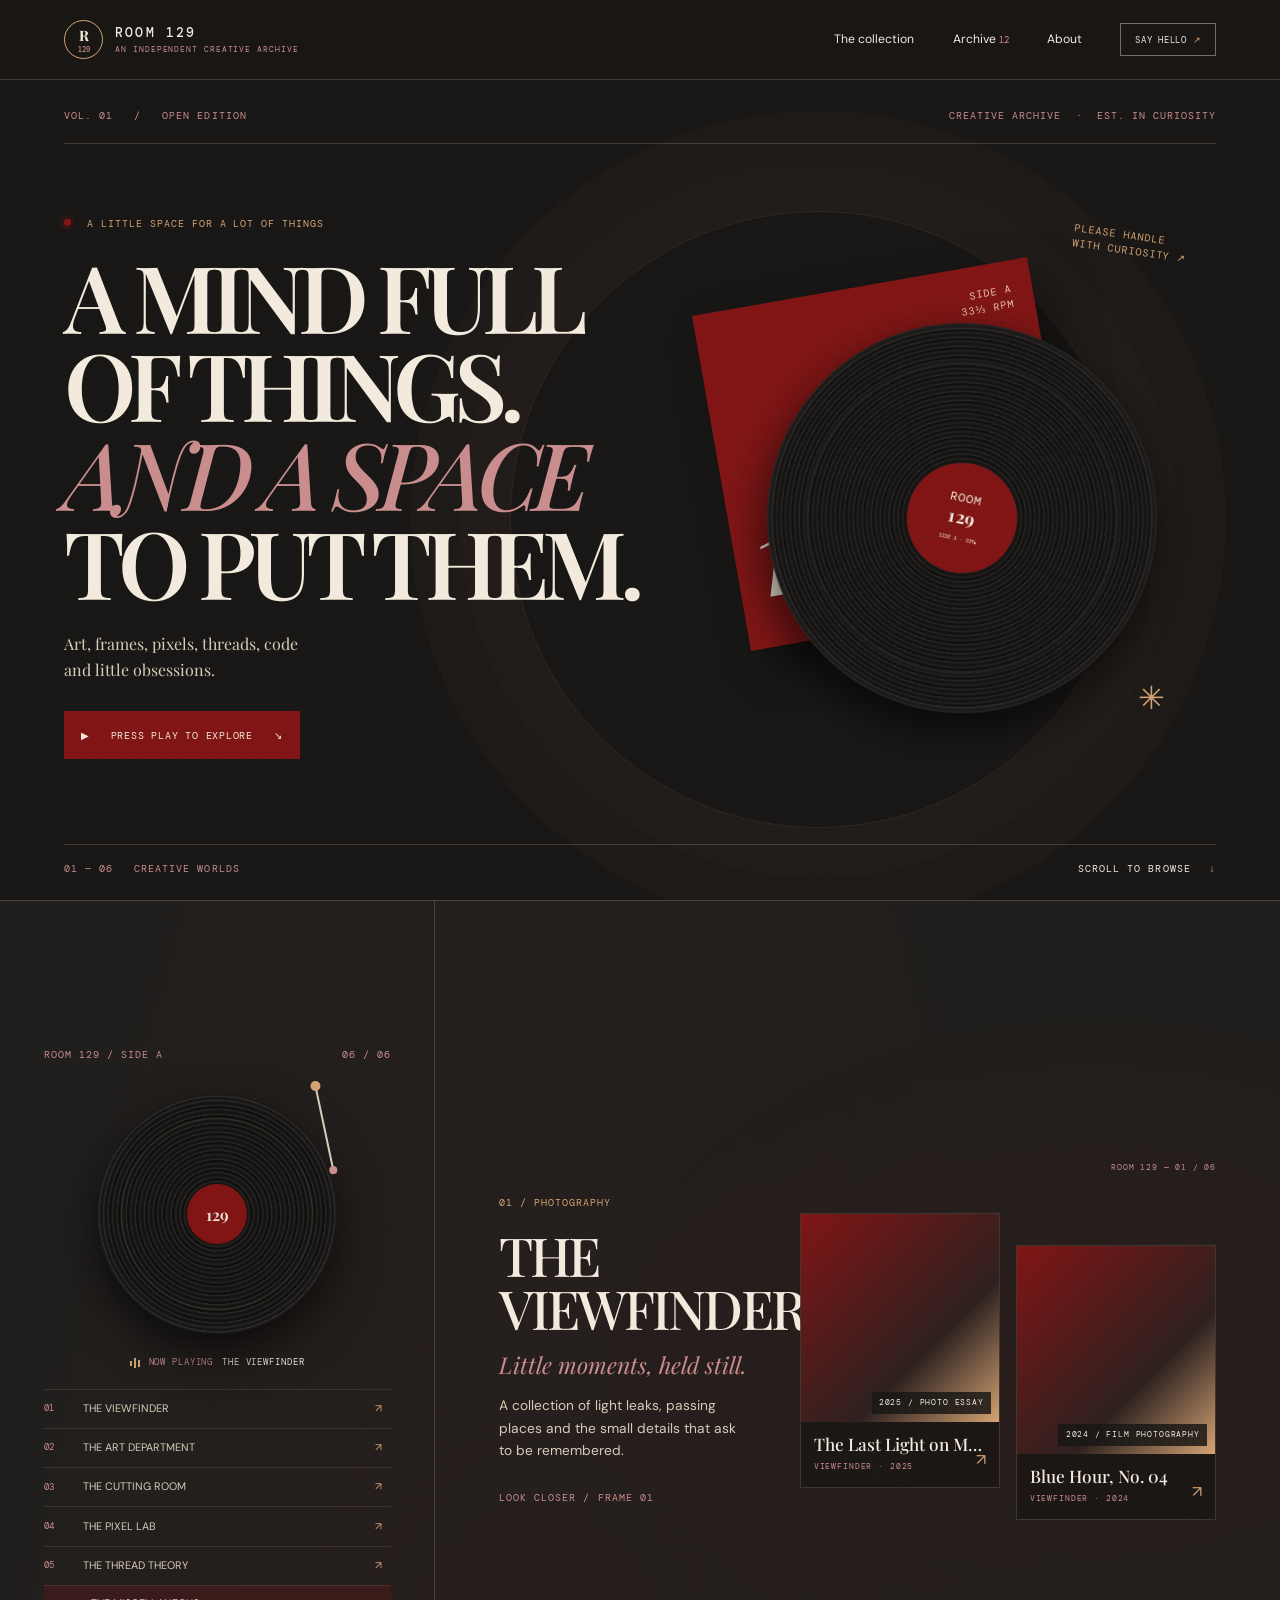
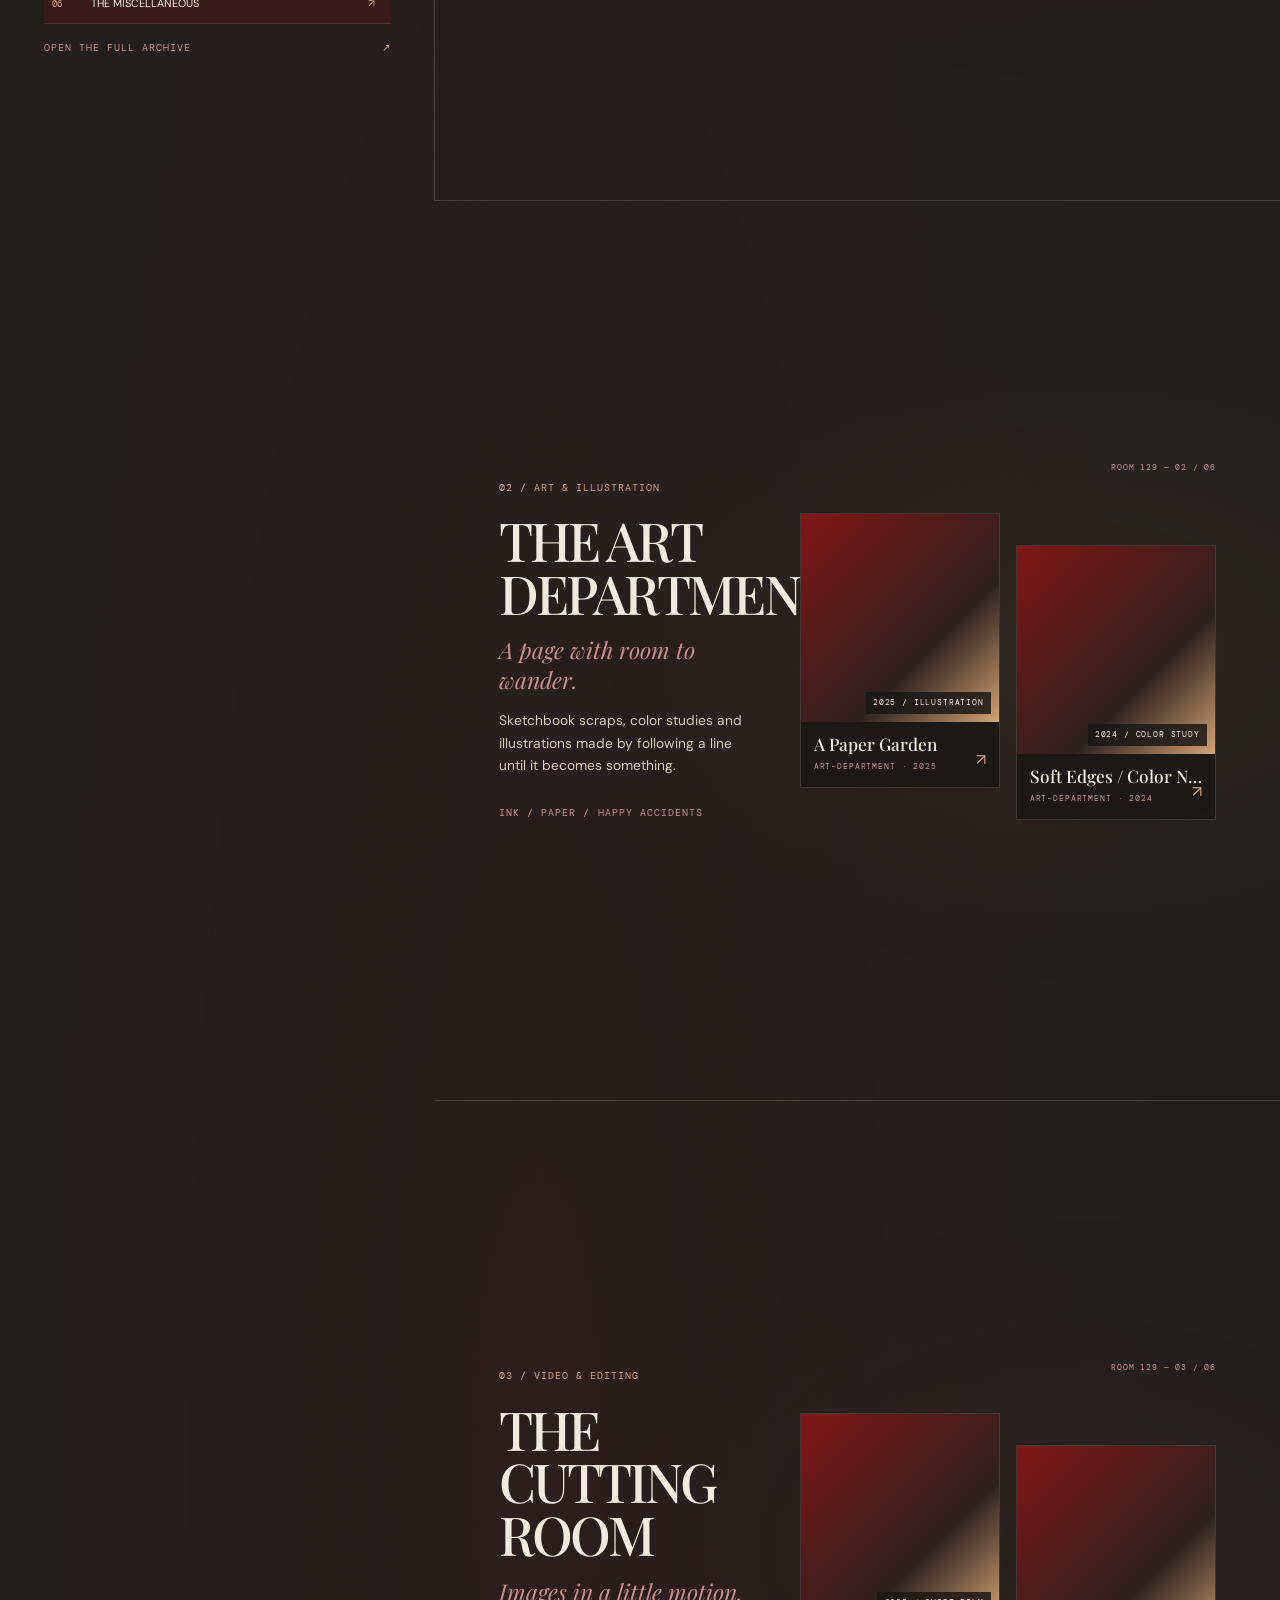
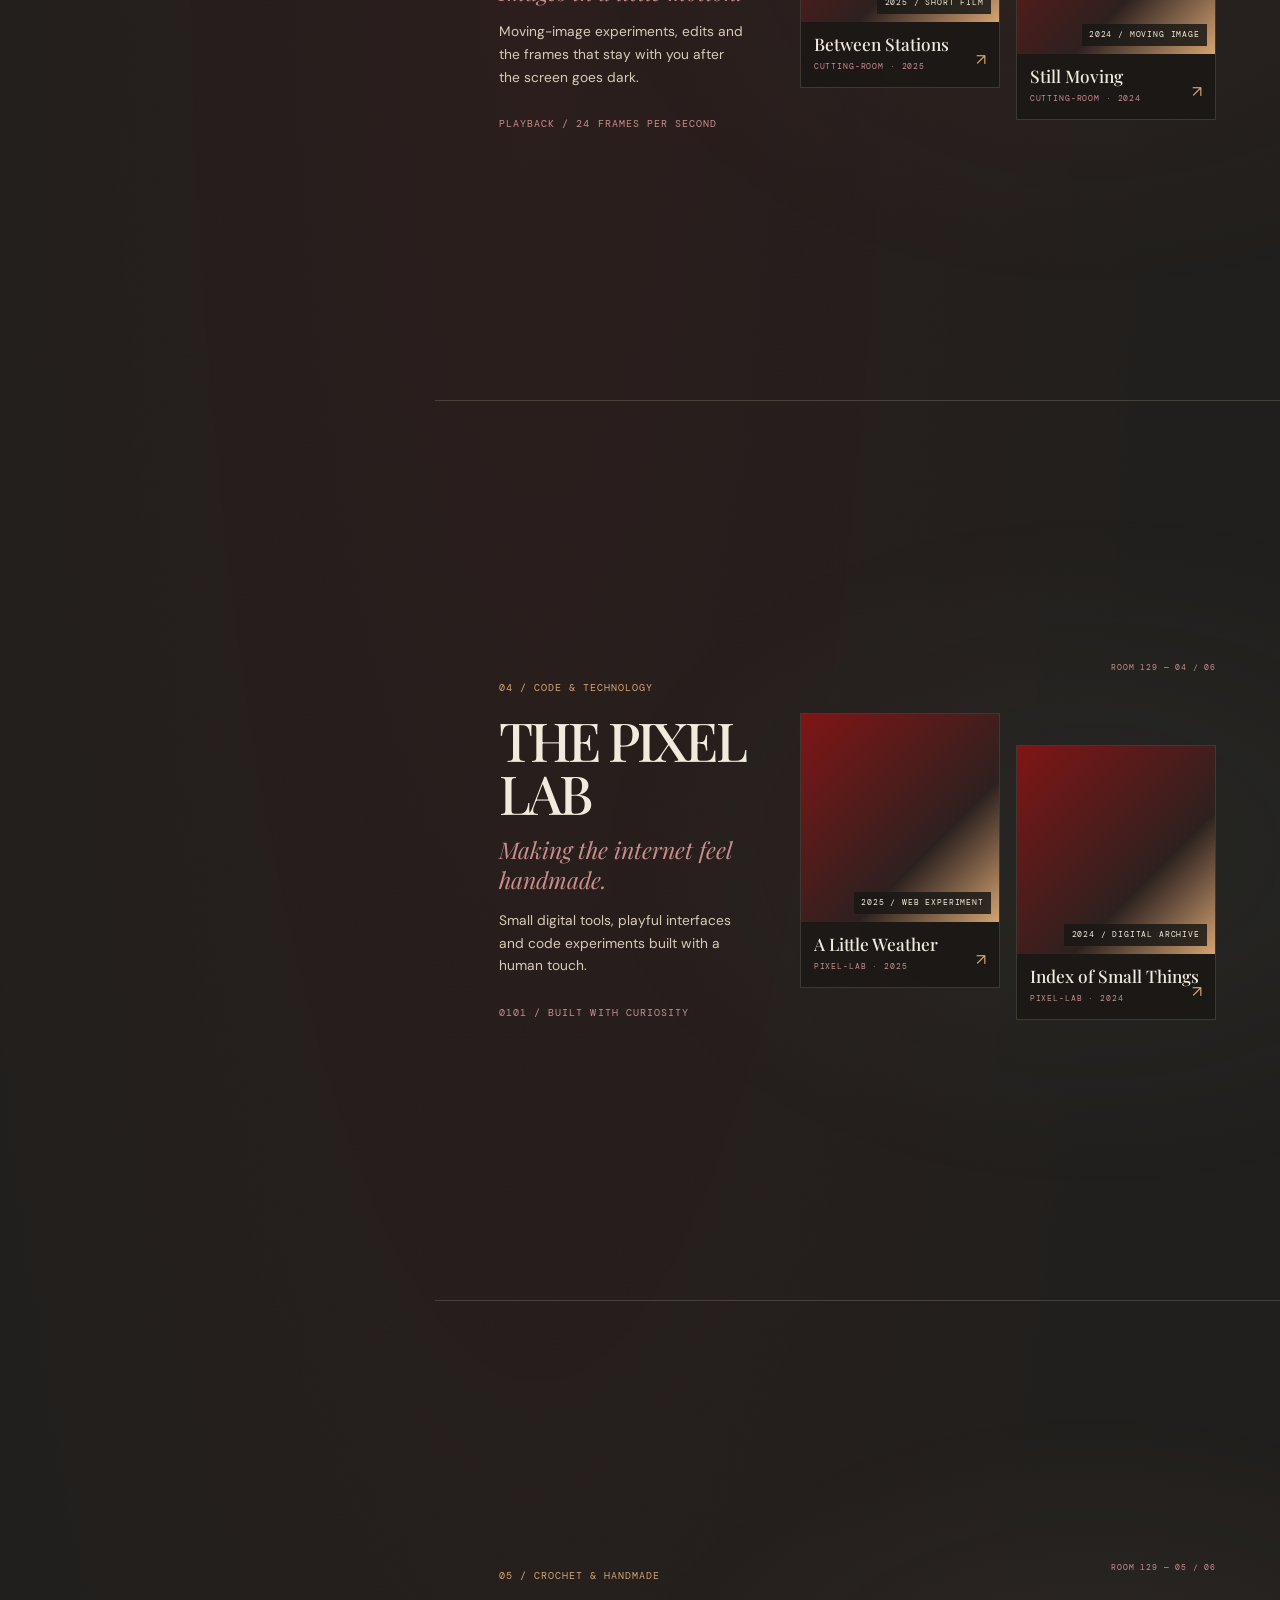
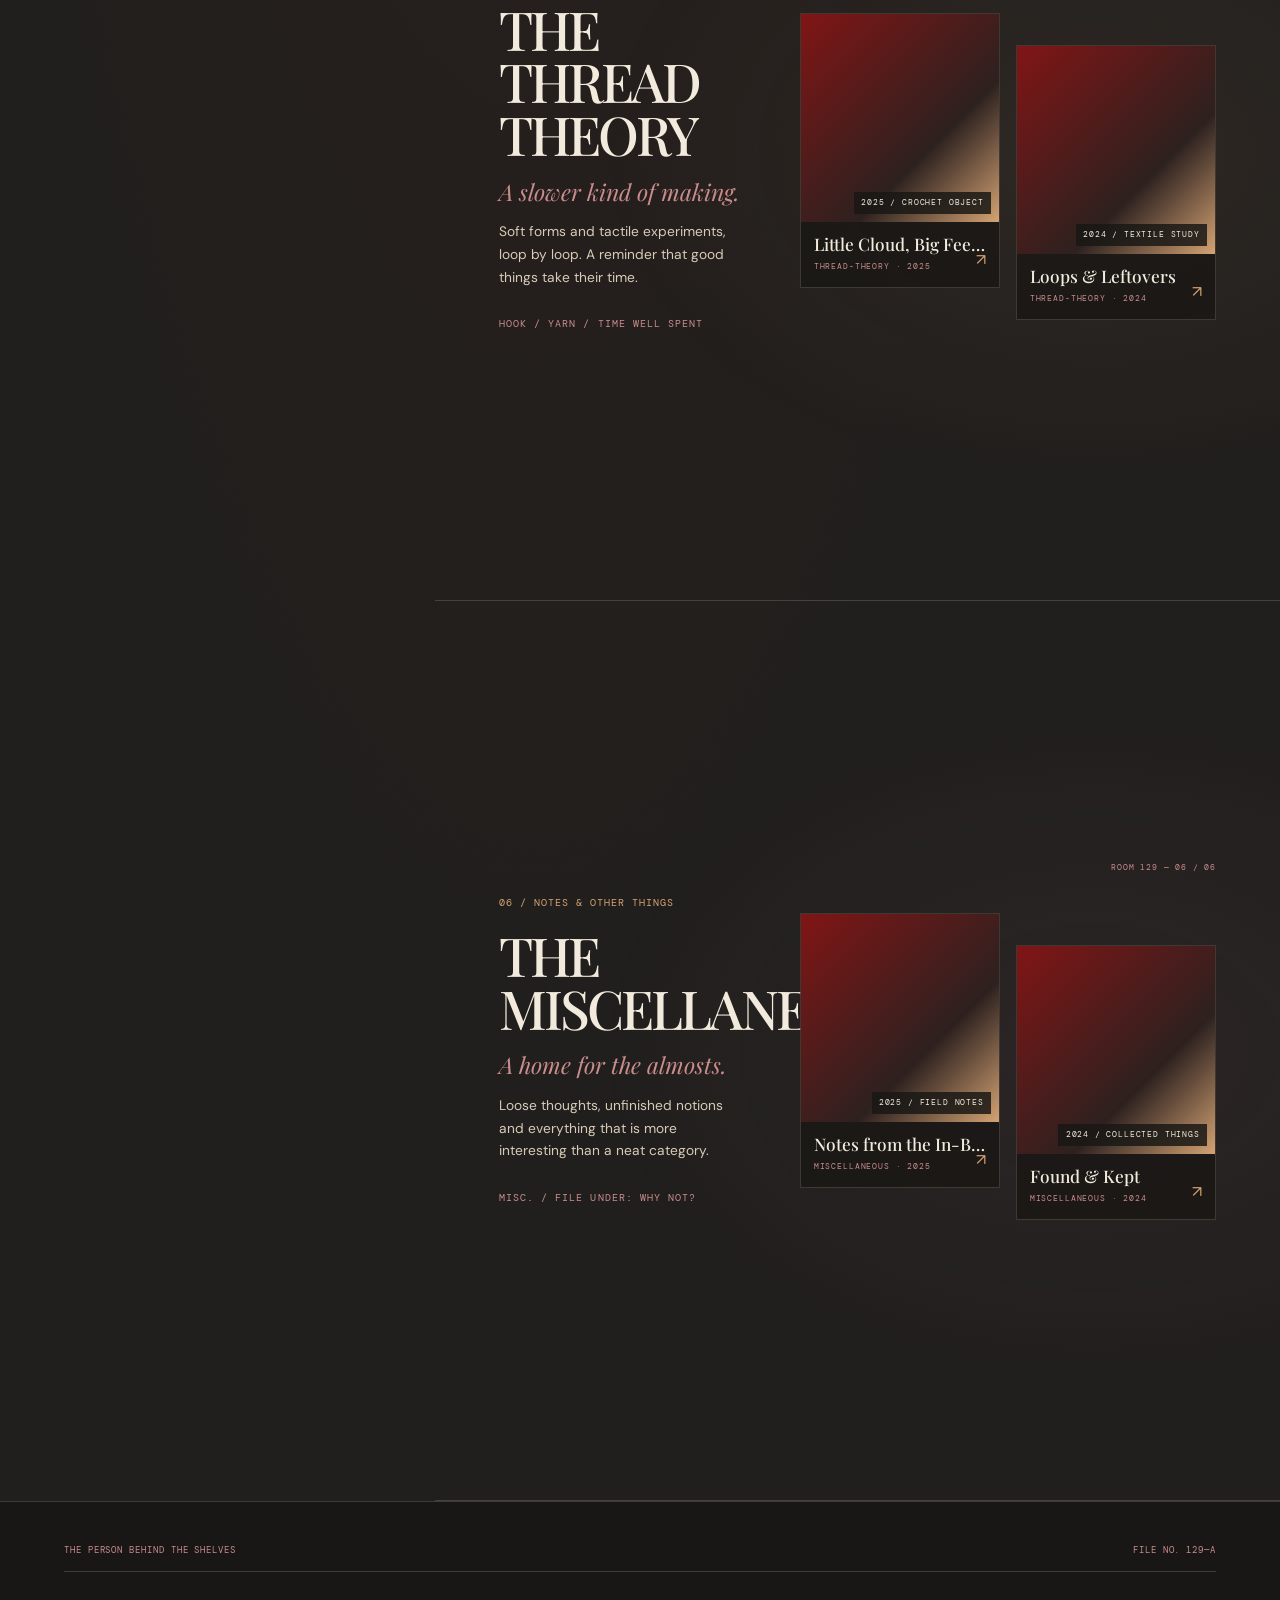
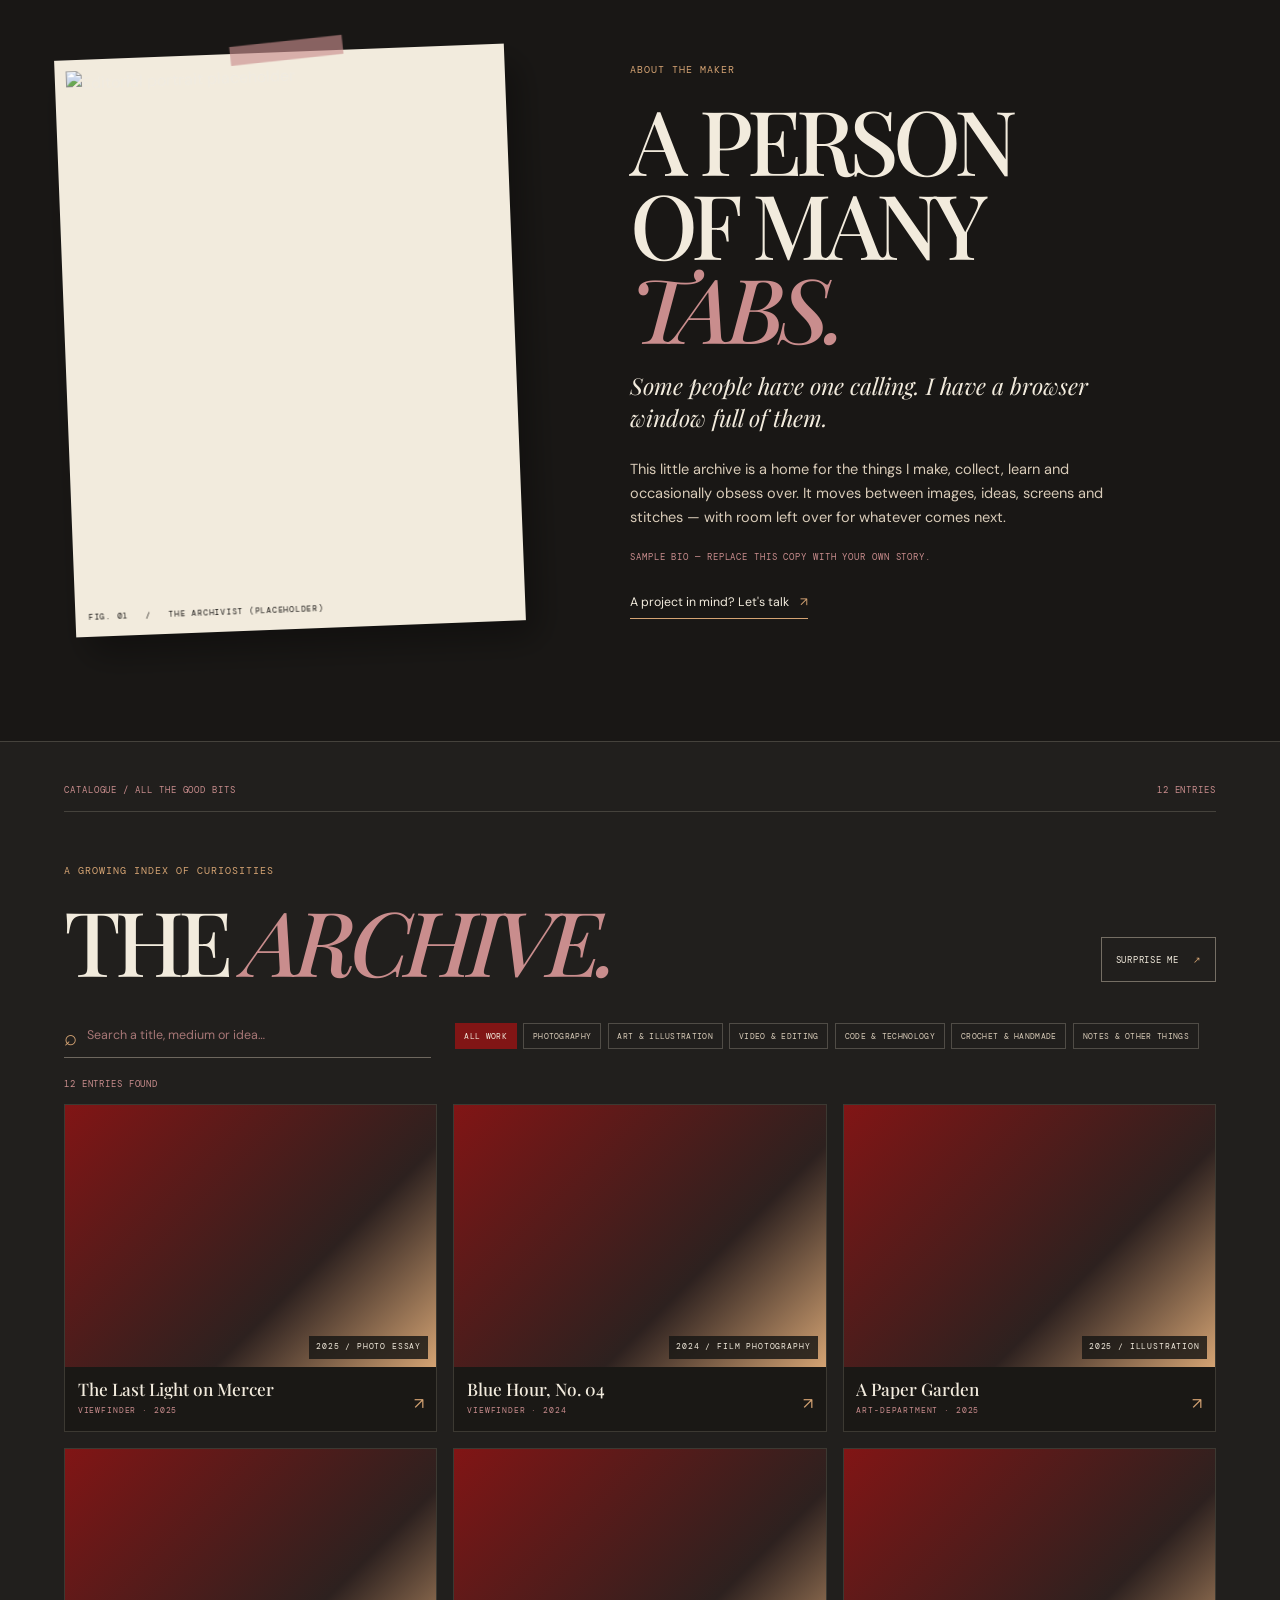
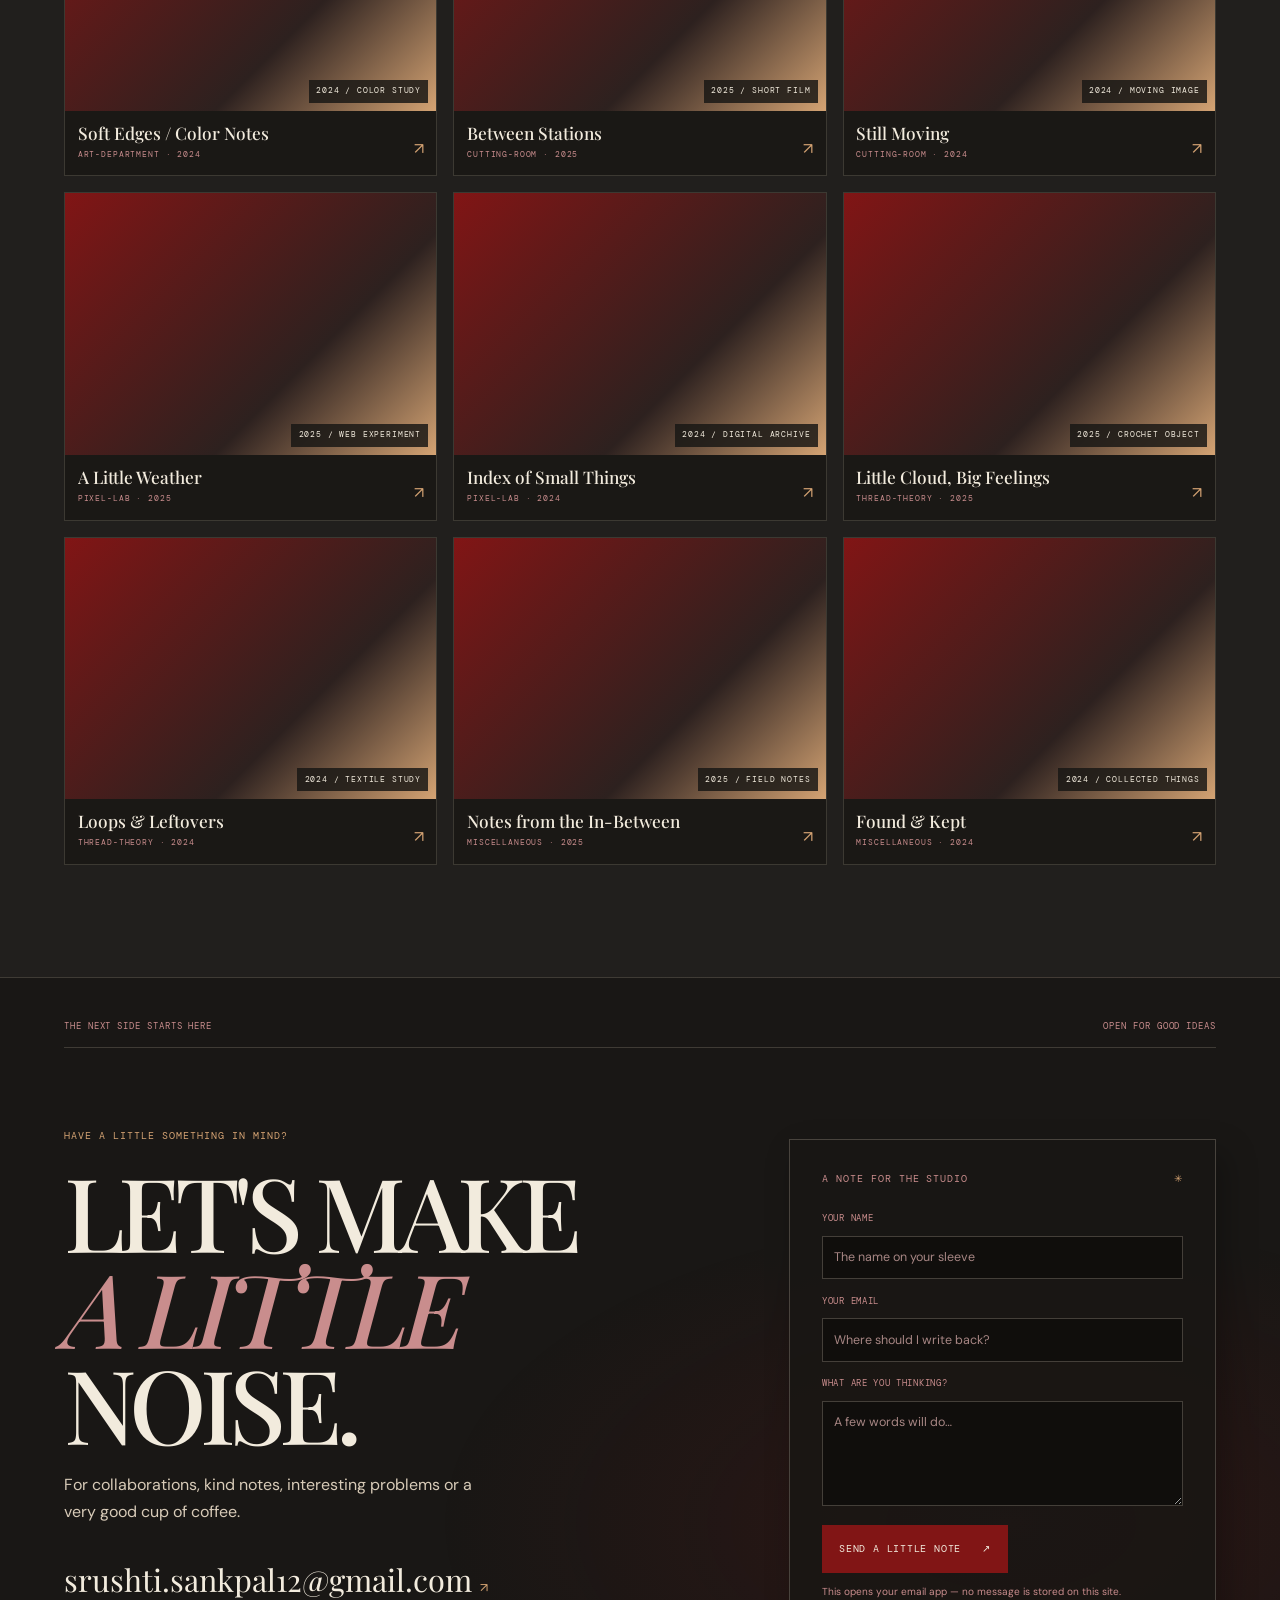
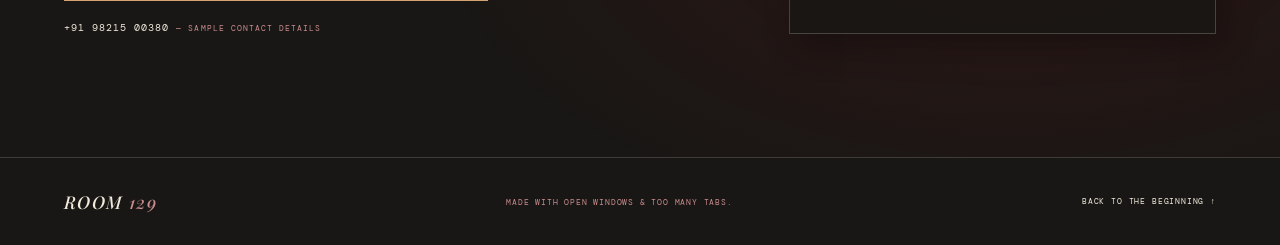
==== commit 6b1bee69: "Updated contact info" ====
--- a/index.html
+++ b/index.html
@@ -102,8 +102,8 @@
             <p class="eyebrow">HAVE A LITTLE SOMETHING IN MIND?</p>
             <h2 id="contact-title">LET'S MAKE<br><em>A LITTLE</em><br>NOISE.</h2>
             <p>For collaborations, kind notes, interesting problems or a very good cup of coffee.</p>
-            <a class="contact-email" href="mailto:hello@example.com">hello@example.com <span aria-hidden="true">↗</span></a>
-            <p class="contact-phone mono"><a href="tel:+000000000000">+00 0000 000000</a> <span>— SAMPLE CONTACT DETAILS</span></p>
+            <a class="contact-email" href="mailto:srushti.sankpal12@gmail.com ">srushti.sankpal12@gmail.com <span aria-hidden="true">↗</span></a>
+            <p class="contact-phone mono"><a href="tel:+919821500380">+91 98215 00380</a> <span>— SAMPLE CONTACT DETAILS</span></p>
           </div>
           <form class="contact-card" id="contact-form">
             <p class="mono">A NOTE FOR THE STUDIO <span>✳</span></p>
